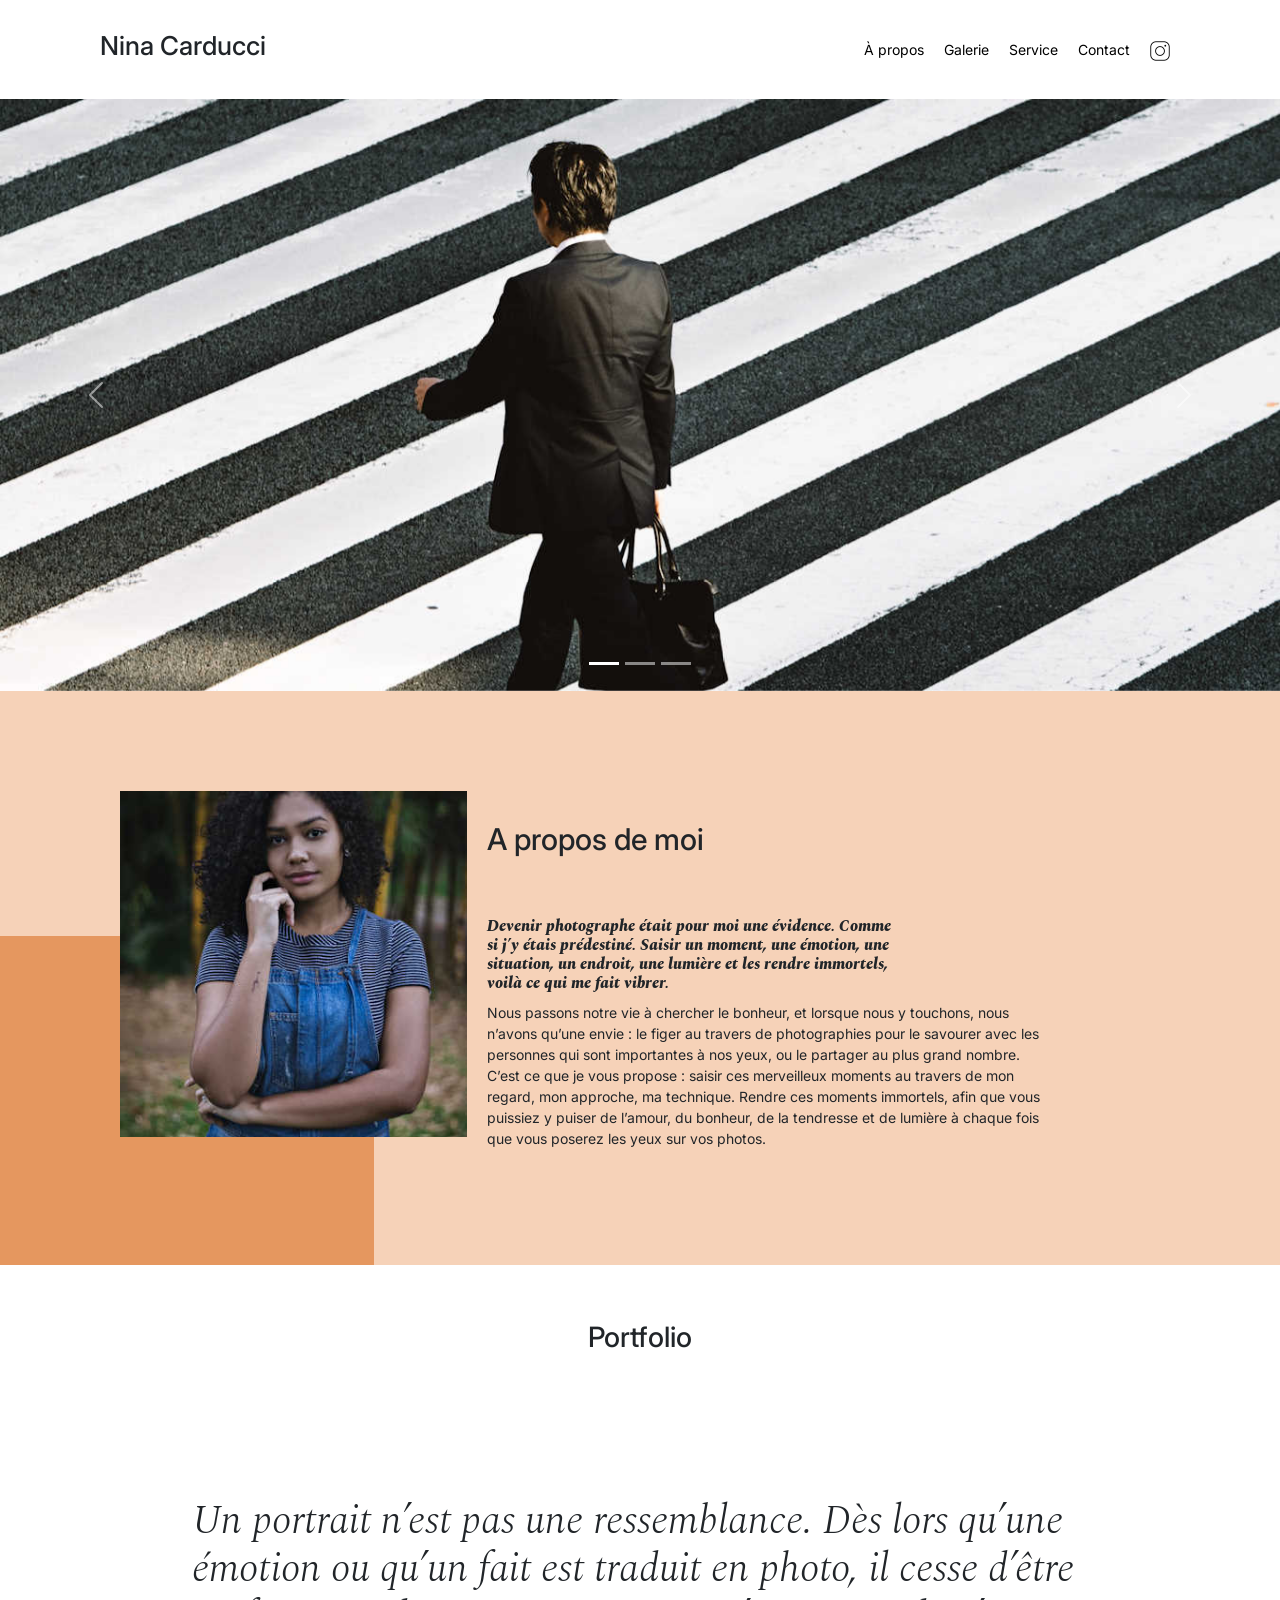
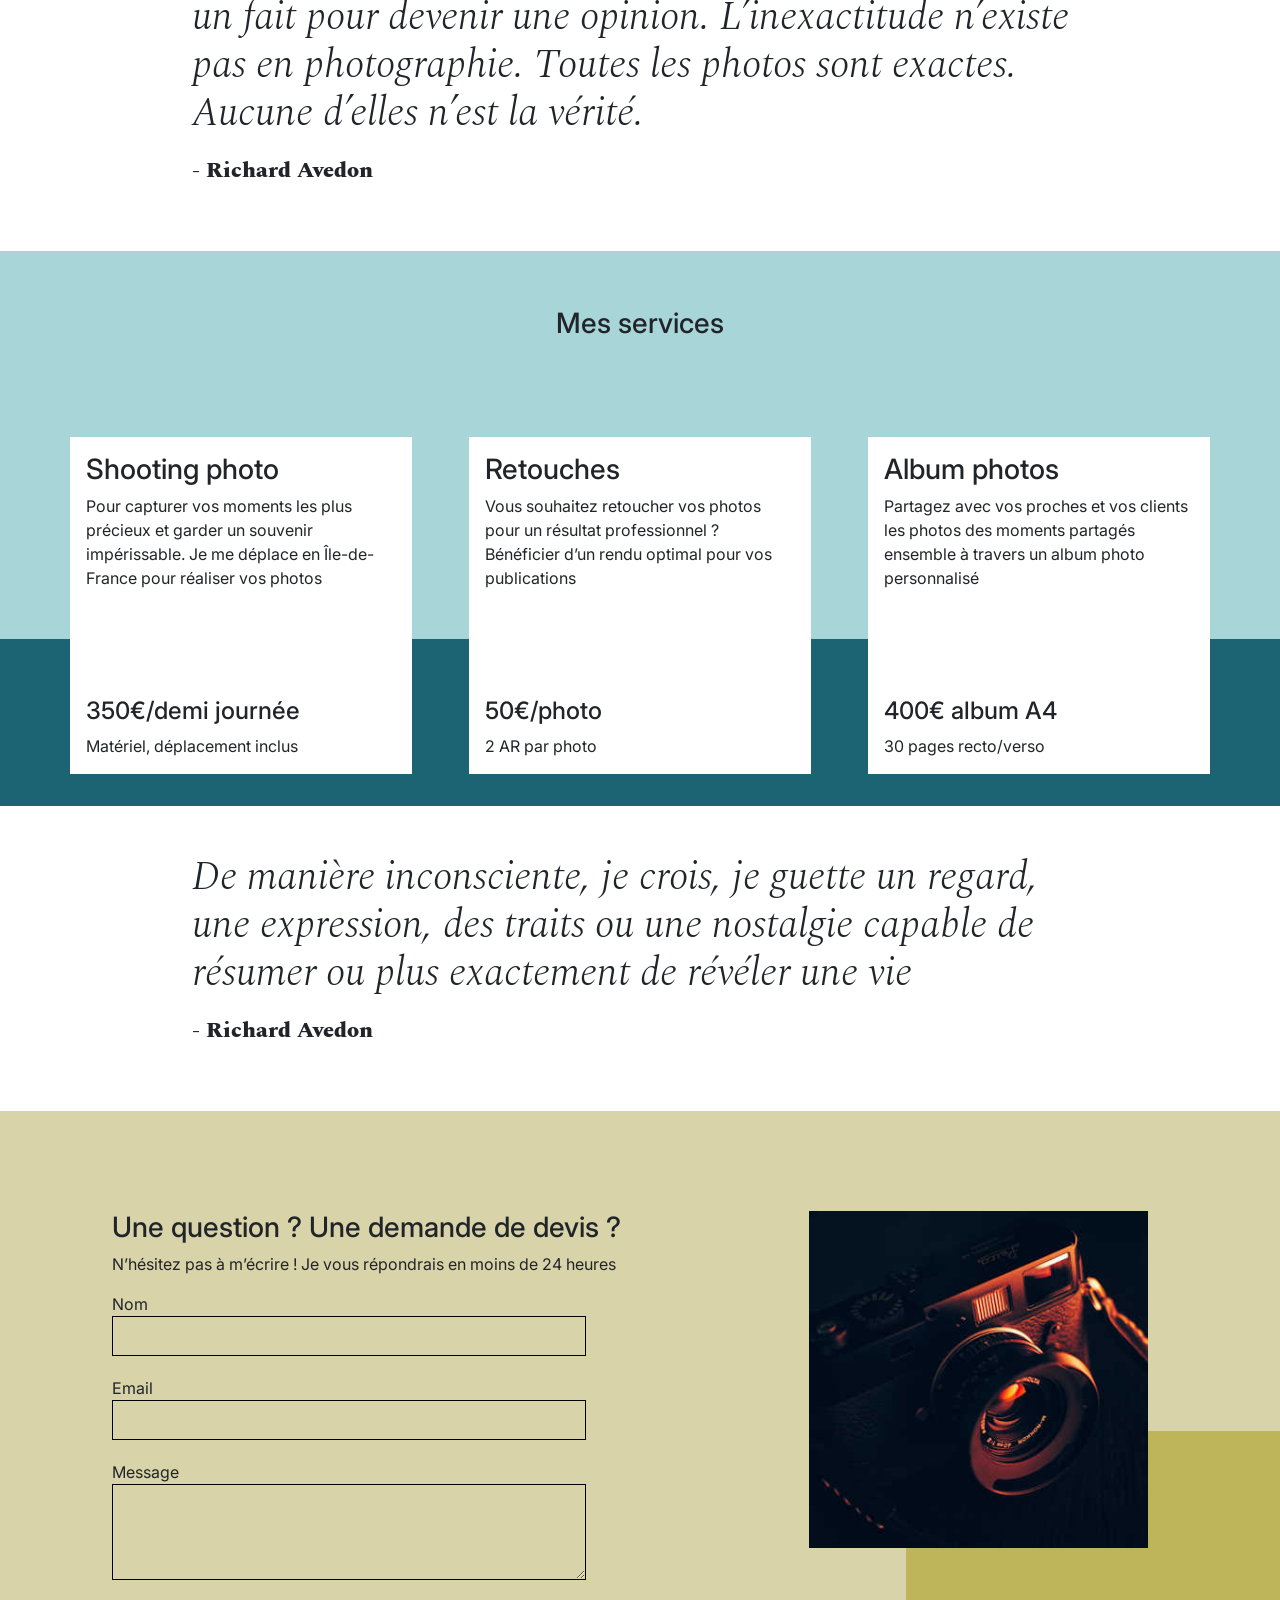
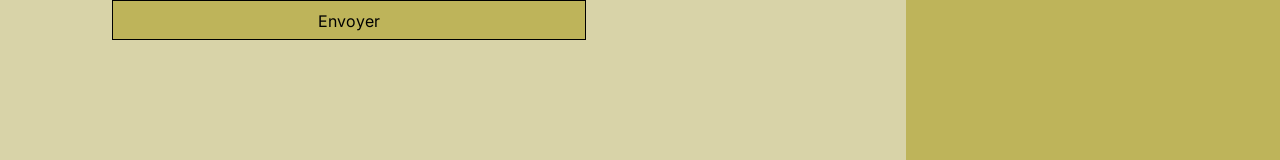
==== Nina-Carducci-Dev-master/index.html @ 6a6c457a "Add files via upload" ====
<!DOCTYPE html>
<html>
  <head>
    <meta charset="UTF-8" />
    <title>Nina Carducci – Photographe professionnelle</title>
    <meta
      name="description"
      content="Nina Carducci, photographe professionnelle à Bordeaux. Portraits, mariages, événements et shootings artistiques. Découvrez son portfolio et ses prestations."
    />
    <meta name="viewport" content="width=device-width, initial-scale=1.0" />
    <link rel="stylesheet" href="./assets/bootstrap/bootstrap.css" />
    <link rel="stylesheet" href="./assets/style.css" />
    <link rel="preconnect" href="https://fonts.googleapis.com" />
    <link rel="preconnect" href="https://fonts.gstatic.com" crossorigin />
    <link
      href="https://fonts.googleapis.com/css2?family=Inter&family=Spectral:ital,wght@0,400;1,300;1,400;1,800&display=swap"
      rel="stylesheet"
    />
    <meta charset="UTF-8" />
    <script src="./assets/bootstrap/bootstrap.bundle.js" defer></script>
    <script
      src="https://code.jquery.com/jquery-3.4.1.min.js"
      integrity="sha256-CSXorXvZcTkaix6Yvo6HppcZGetbYMGWSFlBw8HfCJo="
      crossorigin="anonymous"
      defer
    ></script>
    <script src="./assets/maugallery.js" defer></script>
    <script src="./assets/scripts.js" defer></script>
  </head>
  <body>
    <div class="top-header">
      <h3 class="name">Nina Carducci</h3>
      <div class="nav">
        <ul>
          <li><a href="#about">À propos</a></li>
          <li><a href="#gallery">Galerie</a></li>
          <li><a href="#services">Service</a></li>
          <li><a href="#contact">Contact</a></li>
          <li>
            <a
              class="social-link"
              href="https://www.instagram.com/ninacarducci.photo/?hl=fr"
              target="_blank"
              ><img src="assets/images/instagram.png" alt="Logo instagram"
            /></a>
          </li>
        </ul>
      </div>
    </div>
    <div id="header">
      <div
        id="carouselExampleIndicators"
        class="carousel slide"
        data-bs-ride="carousel"
      >
        <div class="carousel-indicators">
          <button
            type="button"
            data-bs-target="#carouselExampleIndicators"
            data-bs-slide-to="0"
            class="active"
            aria-current="true"
            aria-label="Slide 1"
          ></button>
          <button
            type="button"
            data-bs-target="#carouselExampleIndicators"
            data-bs-slide-to="1"
            aria-label="Slide 2"
          ></button>
          <button
            type="button"
            data-bs-target="#carouselExampleIndicators"
            data-bs-slide-to="2"
            aria-label="Slide 3"
          ></button>
        </div>
        <div class="carousel-inner">
          <div class="carousel-item active">
            <img
              src="./assets/images/slider/ryoji-iwata.jpg"
              class="d-block w-100"
              alt="Photo d'un homme marchant sur un passage piéton"
              fetchpriority="high"
            />
          </div>
          <div class="carousel-item">
            <img
              src="./assets/images/slider/nicholas-green.jpg"
              class="d-block w-100"
              alt="Spectateurs d'un concert de Nicholas Green"
            />
          </div>
          <div class="carousel-item">
            <img
              src="./assets/images/slider/edward-cisneros.jpg"
              class="d-block w-100"
              alt="Couple s’embrassant en tenue de mariés avec le public"
            />
          </div>
        </div>
        <button
          class="carousel-control-prev"
          type="button"
          data-bs-target="#carouselExampleIndicators"
          data-bs-slide="prev"
        >
          <span class="carousel-control-prev-icon" aria-hidden="true"></span>
          <span class="visually-hidden">Previous</span>
        </button>
        <button
          class="carousel-control-next"
          type="button"
          data-bs-target="#carouselExampleIndicators"
          data-bs-slide="next"
        >
          <span class="carousel-control-next-icon" aria-hidden="true"></span>
          <span class="visually-hidden">Next</span>
        </button>
      </div>
    </div>
    <div id="about">
      <div class="picture left">
        <img src="./assets/images/nina.jpg" alt="Photo de Nina" />
      </div>
      <div id="about-me">
        <h3 class="about-me__title">A propos de moi</h3>
        <h6 class="about-me__introduction">
          Devenir photographe était pour moi une évidence. Comme si j’y étais
          prédestiné. Saisir un moment, une émotion, une situation, un endroit,
          une lumière et les rendre immortels, voilà ce qui me fait vibrer.
        </h6>
        <p>
          Nous passons notre vie à chercher le bonheur, et lorsque nous y
          touchons, nous n’avons qu’une envie : le figer au travers de
          photographies pour le savourer avec les personnes qui sont importantes
          à nos yeux, ou le partager au plus grand nombre. C’est ce que je vous
          propose : saisir ces merveilleux moments au travers de mon regard, mon
          approche, ma technique. Rendre ces moments immortels, afin que vous
          puissiez y puiser de l’amour, du bonheur, de la tendresse et de
          lumière à chaque fois que vous poserez les yeux sur vos photos.
        </p>
      </div>
    </div>
    <div id="gallery">
      <h3 class="title">Portfolio</h3>
      <div class="container py-3">
        <div class="gallery" style="display: none">
          <img
            data-gallery-tag="Concert"
            class="gallery-item"
            src="./assets/images/gallery/concerts/aaron-paul.jpg"
            alt="Photo d'un concert d'Aaron Paul"
          />
          <img
            data-gallery-tag="Entreprises"
            class="gallery-item"
            src="./assets/images/gallery/entreprise/ali-morshedlou.jpg"
            alt="Portrait d'Ali Morshedlou"
          />
          <img
            data-gallery-tag="Entreprises"
            class="gallery-item"
            src="./assets/images/gallery/entreprise/jason-goodman.jpg"
            alt="Deux femmes, une souriante"
          />
          <img
            data-gallery-tag="Mariages"
            class="gallery-item"
            src="./assets/images/gallery/mariage/hannah-busing.jpg"
            alt="2 paires de mains se frollant"
          />
          <img
            data-gallery-tag="Portrait"
            class="gallery-item"
            src="./assets/images/gallery/portraits/ade-tunji.jpg"
            alt="Ade tunji fermant les yeux"
          />
          <img
            data-gallery-tag="Mariages"
            class="gallery-item"
            src="./assets/images/gallery/mariage/jakob.owens.jpg"
            alt="Couple mariés devant un palmier"
          />
          <img
            data-gallery-tag="Portrait"
            class="gallery-item"
            src="./assets/images/gallery/portraits/nino-van-prattenburg.jpg"
            alt="Nino Van Prattenburg à travers un grillage"
          />
          <img
            data-gallery-tag="Concert"
            class="gallery-item"
            src="./assets/images/gallery/concerts/austin-neil.jpg"
            alt="Concert d'Austin Neil"
          />
          <img
            data-gallery-tag="Entreprises"
            class="gallery-item"
            src="./assets/images/gallery/entreprise/mateus-campos.jpg"
            alt="femme souriante derrière un laptop"
          />
        </div>
      </div>
      <div class="quote">
        <figure>
          <blockquote>
            <h1 class="quote__text">
              Un portrait n’est pas une ressemblance. Dès lors qu’une émotion ou
              qu’un fait est traduit en photo, il cesse d’être un fait pour
              devenir une opinion. L’inexactitude n’existe pas en photographie.
              Toutes les photos sont exactes. Aucune d’elles n’est la vérité.
            </h1>
          </blockquote>
          <figcaption class="quote__author">- Richard Avedon</figcaption>
        </figure>
      </div>
    </div>
    <div id="services">
      <h3 class="title">Mes services</h3>
      <div class="container">
        <div class="service">
          <div class="service__description">
            <h3>Shooting photo</h3>
            <p>
              Pour capturer vos moments les plus précieux et garder un souvenir
              impérissable. Je me déplace en Île-de-France pour réaliser vos
              photos
            </p>
          </div>
          <div class="service__price">
            <h4>350€/demi journée</h4>
            <span>Matériel, déplacement inclus</span>
          </div>
        </div>
        <div class="service">
          <div class="service__description">
            <h3>Retouches</h3>
            <p>
              Vous souhaitez retoucher vos photos pour un résultat professionnel
              ? Bénéficier d’un rendu optimal pour vos publications
            </p>
          </div>
          <div class="service__price">
            <h4>50€/photo</h4>
            <span>2 AR par photo</span>
          </div>
        </div>
        <div class="service">
          <div class="service__description">
            <h3>Album photos</h3>
            <p>
              Partagez avec vos proches et vos clients les photos des moments
              partagés ensemble à travers un album photo personnalisé
            </p>
          </div>
          <div class="service__price">
            <h4>400€ album A4</h4>
            <span>30 pages recto/verso</span>
          </div>
        </div>
      </div>
    </div>
    <div class="quote">
      <figure>
        <blockquote>
          <h1 class="quote__text">
            De manière inconsciente, je crois, je guette un regard, une
            expression, des traits ou une nostalgie capable de résumer ou plus
            exactement de révéler une vie
          </h1>
        </blockquote>
        <figcaption class="quote__author">- Richard Avedon</figcaption>
      </figure>
    </div>
    <div id="contact">
      <div class="container">
        <div class="form-container">
          <h3>Une question ? Une demande de devis ?</h3>
          <p>
            N’hésitez pas à m’écrire ! Je vous répondrais en moins de 24 heures
          </p>
          <form action="" method="post">
            <label>Nom</label>
            <input type="text" name="nom" id="nom" />
            <label>Email</label>
            <input type="email" name="email" id="email" />
            <label>Message</label>
            <textarea
              name="message"
              id="message"
              cols="30"
              rows="10"
            ></textarea>
            <input type="submit" value="Envoyer" />
          </form>
        </div>
        <div class="picture right">
          <img
            src="./assets/images/camera.jpg"
            alt="photo d'un appareil photo"
          />
        </div>
      </div>
    </div>
  </body>
</html>
---- Nina-Carducci-Dev-master/assets/style.css ----
body {
	max-width: 1920px;
	margin: auto;
}
* {
	font-family: 'Inter';
	font-style: normal;
}
.top-header {
	background-color: white;
	position: sticky;
	top:0;
	z-index: 1000;
	display: flex;
	justify-content: space-between;
	padding-inline: 100px;
	padding-block: 30px;
	align-items: center;
}

.top-header .name {
	font-size: 26px;
}

.nav ul {
	display: flex;
	list-style-type: none;
	font-size: 14px;
	margin-bottom: 0;
}

.nav li {
	padding-inline: 10px;
}

.nav a {
	text-decoration: none;
	color: #000
}

.social-link img {
	width: 20px;
}

#about {
	display: flex;
	background-color: #F6D2B8;
	padding-inline: 100px;
	padding-block: 100px;
	position: relative;
}

.picture.left::before {
	content: ' ';
	background-color: #E5975F;
	width: 374px;
	height: 329px;
	position: absolute;
	bottom: 0;
	left: 0;
	z-index: -1;
}

.picture {
	flex: 1;
	margin: 0 20px;
	z-index: 0;
}

.picture img {
	width: 100%;

}
#about-me {
	flex: 2
}
.about-me__title {
	margin-top: 1em;
	margin-bottom: 60px;
	font-size: 30px;
}
.about-me__introduction {
	font-family: 'Spectral';
	font-weight: 800;
	font-style: italic;
	width: 60%;
}
#about-me p {
	width: 80%;
	font-size: 14px;
}

#gallery {
	/*	min-height: 100vh; */
}
.title{
	text-align: center;
	padding-block: 2em;
}
.gallery .nav {
	justify-content: center;
}
.nav-pills .nav-link.active, .nav-pills .show > .nav-link {
	color: #fff;
	background-color: #BEB45A;
	border-radius:0 ;
}
.nav-pills .nav-link {
	color: #000
}
.item-column {
	position: relative;
	margin-bottom: 0 !important;
	padding: 0;
}
.item-column::after{
	content: "";
	display: block;
	padding-bottom: 100%;

}
.gallery-item {
	position: absolute;
	width: 100%;
	height: 100%;
	object-fit: cover;
	padding: .5em;
}
.mg-prev, .mg-next {
	width: 30px;
	height: 30px;
	border-radius: 00%;
	justify-content: center;
	align-items: center;
	display: flex;
	font-size: 24px;
}

.quote {
	font-family: 'Spectral';
	font-style: italic;
	width: 70%;
	margin: auto;
	padding-block: 3em;
}
.quote__text {
	font-family: Spectral;
	font-style: italic;
	font-weight: 300;

}
.quote__author {
	font-family: Spectral;
	font-weight: 800;
	font-size: 22px;
}

#services {
	margin: auto;
	background-color: #A8D5D8 ;
	position: relative;
}
#services .container::before{
	content: ' ';
	background-color: #1C6474;
	position: absolute;
	width: 100%;
	height: 30%;
	bottom: 0;
	left: 0;
	z-index: 0;
}

#services .container {
	justify-content: space-between;
	display: flex;
	padding : 2em 0;

}

.service {
	background-color: white;
	max-width: 390px;
	width: 30%;
	height: 337px;
	padding: 1em;
	display: flex;
	flex-direction: column;
	justify-content: space-between;
	z-index: 1;
}

#contact {
	margin: auto;
	background-color: #D8D3A8 ;
	position: relative;
	padding-inline: 100px;
	padding-block: 100px;
}

#contact .container {
	display: flex;
}
.picture.right::before {
	content: ' ';
	background-color: #BEB45A;
	width: 374px;
	height: 329px;
	position: absolute;
	bottom: 0;
	right: 0;
	z-index: -1;
}
.form-container {
	flex : 2;

}
form {
	display: flex;
	flex-direction: column;
	width: 70%;
	align-items: flex-start;
}

form input {
	width: 100%;
	background-color: transparent;
	border: solid 1px;
	height: 2.5em;
	margin-bottom: 20px;
}

form textarea {
	width: 100%;
	background-color: transparent;
	border: solid 1px;
	height: 5em;
	line-height: 2.5em;
	font-size: 1.2em;
	margin-bottom: 20px;
}
input[type="submit"] {
	background-color: #BEB45A;
	padding: .5em 1em
}

@media all and (max-width: 1180px) {
	.picture {
		flex : 2;
	}
	#about, #contact .container {
		align-items: center;
	}
	.about-me__title {
		margin-top: 0;
		margin-bottom: 1em;
	}
	#about-me h6, #about-me p {
		width: 100%;
	}
}

@media all and (max-width: 1000px) {
	#about{
		flex-direction: column;

	}
	.picture {
		width: 50%;
	}
	.picture.left::before {
		width: 100%;
		height: 30%;
		position: absolute;
		bottom: auto;
		top: 0;
		left: 0;
		z-index: -1;
	}
	.about-me__title{
		text-align: center;
		margin-top: 1em;
	}
	#services .container {
		flex-direction: column;
	}
	.service {
		width: 100%;
		max-width: 100%;
		height: auto;
		margin: 2em 0
	}
	.service__description{
		margin-bottom: 1em;
	}

	#services .container::before{
		width: 30%;
		height: 100%;
		bottom: 0;
		right: 0;
		left: auto;
		z-index: 0;
	}

	#contact .container {
		flex-direction: column;
	}
	#contact .picture.right {
		margin-top: 1em;
	}
	.picture.right::before {
		width: 100%;
		height: 30%;
		position: absolute;
		bottom: 0;
		right: 0;
		z-index: -1;
	}
}

@media all and (max-width: 650px) {
	.top-header {
		flex-direction: column;
		padding-inline: 0;
	}
	.top-header .nav, .top-header .nav ul {
		width: 100%;
		padding: 0 0 0 0;
	}
	.top-header .nav li {
		flex: 1;
		padding-block: 1em;
		text-align: center;
	}
	.picture.left::before, .picture.right::before {
		height: 150px;
	}
	#services .container {
		align-items: center;
	}
	.service {
		max-width: 90%;
	}
	#about, #contact {
		padding-inline: 2em;
		padding-block: 2em;
	}
	form {
		width: 100%;
	}
	.picture {
		width: 80%;
	}
}
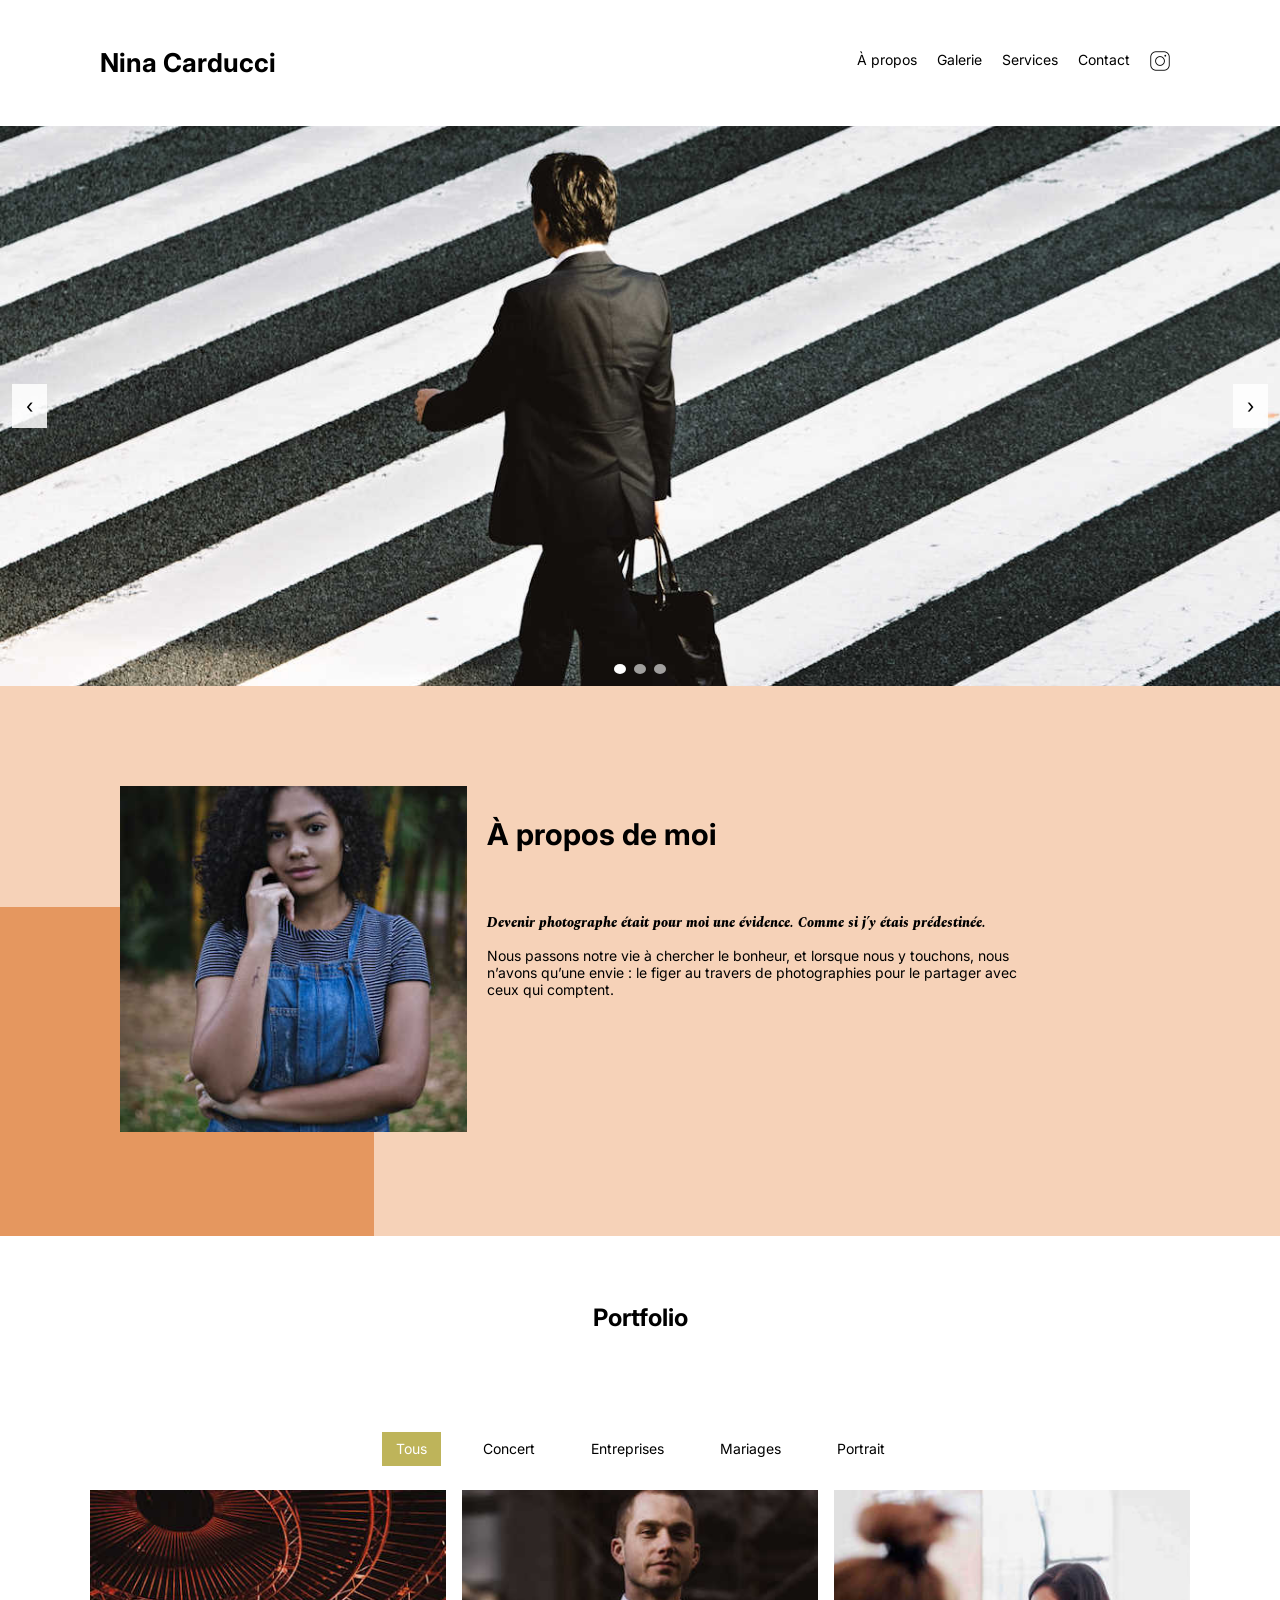
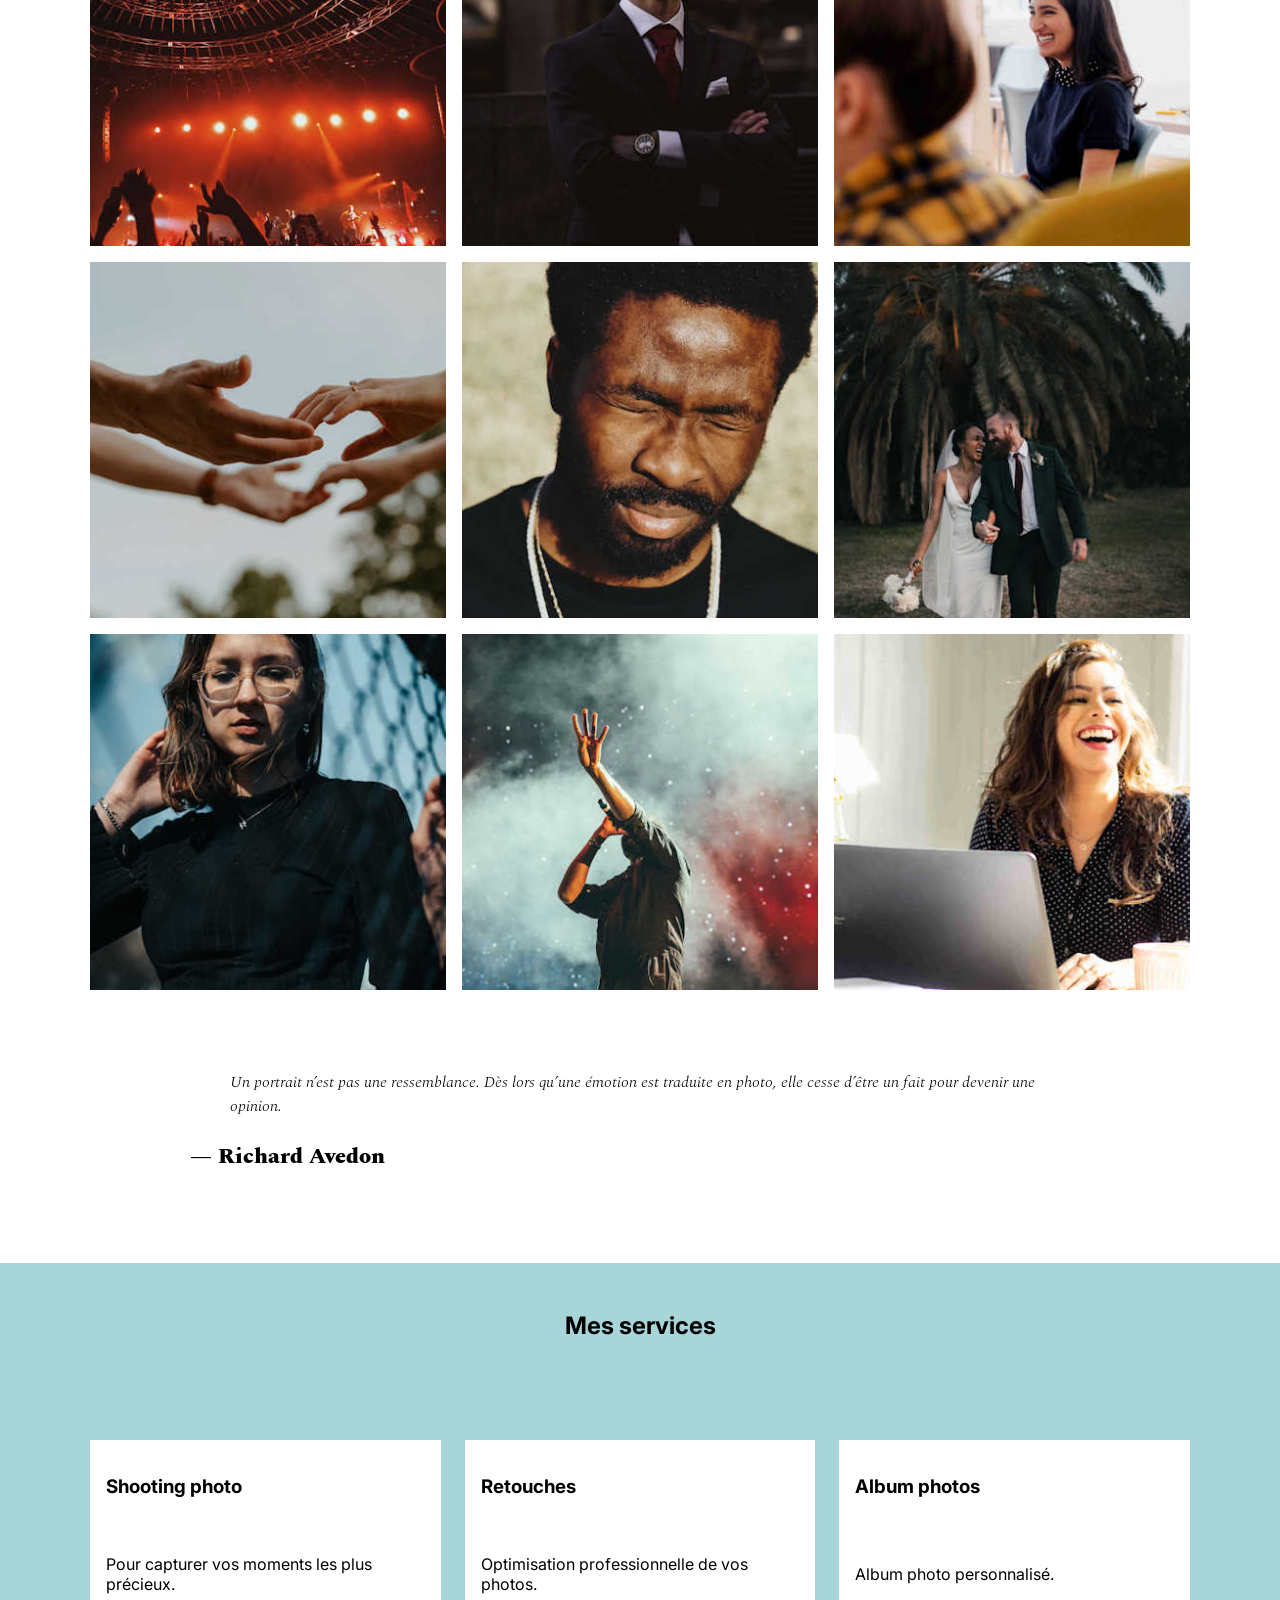
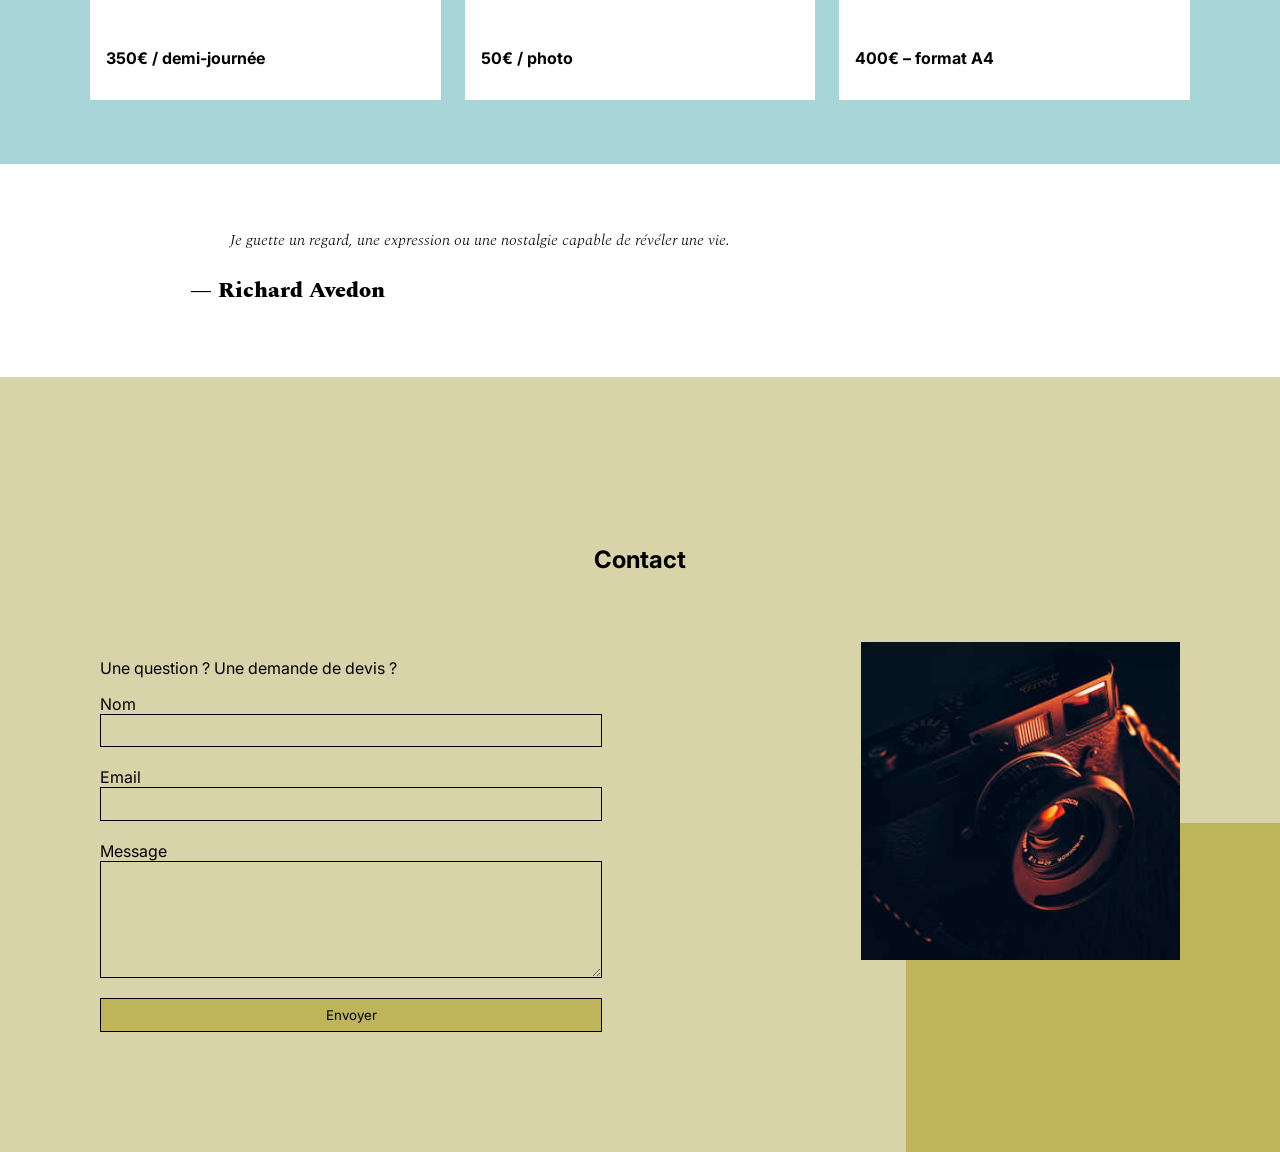
==== commit 230db678: "Refactor frontend: remove jQuery and Bootstrap, implement vanilla JS carousel and gallery, improve S" ====
--- a/Nina-Carducci-Dev-master/index.html
+++ b/Nina-Carducci-Dev-master/index.html
@@ -1,5 +1,5 @@
-<!DOCTYPE html>
-<html>
+<!doctype html>
+<html lang="fr">
   <head>
     <meta charset="UTF-8" />
     <title>Nina Carducci – Photographe professionnelle</title>
@@ -8,299 +8,296 @@
       content="Nina Carducci, photographe professionnelle à Bordeaux. Portraits, mariages, événements et shootings artistiques. Découvrez son portfolio et ses prestations."
     />
     <meta name="viewport" content="width=device-width, initial-scale=1.0" />
-    <link rel="stylesheet" href="./assets/bootstrap/bootstrap.css" />
-    <link rel="stylesheet" href="./assets/style.css" />
+
     <link rel="preconnect" href="https://fonts.googleapis.com" />
     <link rel="preconnect" href="https://fonts.gstatic.com" crossorigin />
     <link
       href="https://fonts.googleapis.com/css2?family=Inter&family=Spectral:ital,wght@0,400;1,300;1,400;1,800&display=swap"
       rel="stylesheet"
     />
-    <meta charset="UTF-8" />
-    <script src="./assets/bootstrap/bootstrap.bundle.js" defer></script>
-    <script
-      src="https://code.jquery.com/jquery-3.4.1.min.js"
-      integrity="sha256-CSXorXvZcTkaix6Yvo6HppcZGetbYMGWSFlBw8HfCJo="
-      crossorigin="anonymous"
-      defer
-    ></script>
-    <script src="./assets/maugallery.js" defer></script>
+
+    <link rel="stylesheet" href="./assets/style.css" />
     <script src="./assets/scripts.js" defer></script>
   </head>
+
   <body>
-    <div class="top-header">
-      <h3 class="name">Nina Carducci</h3>
-      <div class="nav">
+    <!-- HEADER -->
+    <header class="top-header">
+      <h1 class="name">Nina Carducci</h1>
+
+      <nav class="nav" aria-label="Navigation principale">
         <ul>
           <li><a href="#about">À propos</a></li>
           <li><a href="#gallery">Galerie</a></li>
-          <li><a href="#services">Service</a></li>
+          <li><a href="#services">Services</a></li>
           <li><a href="#contact">Contact</a></li>
           <li>
             <a
               class="social-link"
               href="https://www.instagram.com/ninacarducci.photo/?hl=fr"
               target="_blank"
-              ><img src="assets/images/instagram.png" alt="Logo instagram"
-            /></a>
+              rel="noopener noreferrer"
+              aria-label="Instagram Nina Carducci (nouvelle fenêtre)"
+            >
+              <img src="assets/images/instagram.png" alt="Logo Instagram" />
+            </a>
           </li>
         </ul>
-      </div>
-    </div>
-    <div id="header">
-      <div
-        id="carouselExampleIndicators"
-        class="carousel slide"
-        data-bs-ride="carousel"
-      >
-        <div class="carousel-indicators">
+      </nav>
+    </header>
+
+    <!-- CAROUSEL -->
+    <section id="header" aria-label="Photos en vedette">
+      <div class="carousel" id="carousel">
+        <img
+          id="carousel-image"
+          src="./assets/images/slider/ryoji-iwata.jpg"
+          alt="Photo d'un homme marchant sur un passage piéton"
+          fetchpriority="high"
+        />
+
+        <button
+          class="carousel-btn prev"
+          type="button"
+          aria-label="Photo précédente"
+        >
+          ‹
+        </button>
+        <button
+          class="carousel-btn next"
+          type="button"
+          aria-label="Photo suivante"
+        >
+          ›
+        </button>
+
+        <div class="carousel-dots" aria-label="Choisir une photo">
           <button
+            class="dot active"
             type="button"
-            data-bs-target="#carouselExampleIndicators"
-            data-bs-slide-to="0"
-            class="active"
-            aria-current="true"
-            aria-label="Slide 1"
+            data-index="0"
+            aria-label="Photo 1"
           ></button>
           <button
+            class="dot"
             type="button"
-            data-bs-target="#carouselExampleIndicators"
-            data-bs-slide-to="1"
-            aria-label="Slide 2"
+            data-index="1"
+            aria-label="Photo 2"
           ></button>
           <button
+            class="dot"
             type="button"
-            data-bs-target="#carouselExampleIndicators"
-            data-bs-slide-to="2"
-            aria-label="Slide 3"
+            data-index="2"
+            aria-label="Photo 3"
           ></button>
         </div>
-        <div class="carousel-inner">
-          <div class="carousel-item active">
-            <img
-              src="./assets/images/slider/ryoji-iwata.jpg"
-              class="d-block w-100"
-              alt="Photo d'un homme marchant sur un passage piéton"
-              fetchpriority="high"
+      </div>
+    </section>
+
+    <main>
+      <!-- ABOUT -->
+      <section id="about">
+        <div class="picture left">
+          <img
+            src="./assets/images/nina.jpg"
+            alt="Photo de Nina Carducci"
+            loading="lazy"
+          />
+        </div>
+
+        <div id="about-me">
+          <h2 class="about-me__title">À propos de moi</h2>
+
+          <p class="about-me__introduction">
+            Devenir photographe était pour moi une évidence. Comme si j’y étais
+            prédestinée.
+          </p>
+
+          <p>
+            Nous passons notre vie à chercher le bonheur, et lorsque nous y
+            touchons, nous n’avons qu’une envie : le figer au travers de
+            photographies pour le partager avec ceux qui comptent.
+          </p>
+        </div>
+      </section>
+
+      <!-- GALLERY -->
+      <section id="gallery">
+        <h2 class="title">Portfolio</h2>
+
+        <div class="container py-3">
+          <div class="gallery is-hidden" aria-label="Galerie photos">
+            <img
+              data-gallery-tag="Concert"
+              class="gallery-item"
+              src="./assets/images/gallery/concerts/aaron-paul.jpg"
+              alt="Concert d'Aaron Paul"
+              loading="lazy"
+            />
+
+            <img
+              data-gallery-tag="Entreprises"
+              class="gallery-item"
+              src="./assets/images/gallery/entreprise/ali-morshedlou.jpg"
+              alt="Portrait d'Ali Morshedlou"
+              loading="lazy"
+            />
+
+            <img
+              data-gallery-tag="Entreprises"
+              class="gallery-item"
+              src="./assets/images/gallery/entreprise/jason-goodman.jpg"
+              alt="Deux femmes souriantes en milieu professionnel"
+              loading="lazy"
+            />
+
+            <img
+              data-gallery-tag="Mariages"
+              class="gallery-item"
+              src="./assets/images/gallery/mariage/hannah-busing.jpg"
+              alt="Deux mains se frôlant lors d’un mariage"
+              loading="lazy"
+            />
+
+            <img
+              data-gallery-tag="Portrait"
+              class="gallery-item"
+              src="./assets/images/gallery/portraits/ade-tunji.jpg"
+              alt="Portrait d’Ade Tunji les yeux fermés"
+              loading="lazy"
+            />
+
+            <img
+              data-gallery-tag="Mariages"
+              class="gallery-item"
+              src="./assets/images/gallery/mariage/jakob.owens.jpg"
+              alt="Couple de mariés devant un palmier"
+              loading="lazy"
+            />
+
+            <img
+              data-gallery-tag="Portrait"
+              class="gallery-item"
+              src="./assets/images/gallery/portraits/nino-van-prattenburg.jpg"
+              alt="Portrait de Nino Van Prattenburg derrière un grillage"
+              loading="lazy"
+            />
+
+            <img
+              data-gallery-tag="Concert"
+              class="gallery-item"
+              src="./assets/images/gallery/concerts/austin-neil.jpg"
+              alt="Concert d’Austin Neil"
+              loading="lazy"
+            />
+
+            <img
+              data-gallery-tag="Entreprises"
+              class="gallery-item"
+              src="./assets/images/gallery/entreprise/mateus-campos.jpg"
+              alt="Femme souriante travaillant sur un ordinateur portable"
+              loading="lazy"
             />
           </div>
-          <div class="carousel-item">
-            <img
-              src="./assets/images/slider/nicholas-green.jpg"
-              class="d-block w-100"
-              alt="Spectateurs d'un concert de Nicholas Green"
-            />
+        </div>
+
+        <div class="quote">
+          <blockquote>
+            <p class="quote__text">
+              Un portrait n’est pas une ressemblance. Dès lors qu’une émotion
+              est traduite en photo, elle cesse d’être un fait pour devenir une
+              opinion.
+            </p>
+          </blockquote>
+          <p class="quote__author">— Richard Avedon</p>
+        </div>
+      </section>
+
+      <!-- SERVICES -->
+      <section id="services">
+        <h2 class="title">Mes services</h2>
+
+        <div class="container services-grid">
+          <article class="service">
+            <h3>Shooting photo</h3>
+            <p>Pour capturer vos moments les plus précieux.</p>
+            <p><strong>350€ / demi-journée</strong></p>
+          </article>
+
+          <article class="service">
+            <h3>Retouches</h3>
+            <p>Optimisation professionnelle de vos photos.</p>
+            <p><strong>50€ / photo</strong></p>
+          </article>
+
+          <article class="service">
+            <h3>Album photos</h3>
+            <p>Album photo personnalisé.</p>
+            <p><strong>400€ – format A4</strong></p>
+          </article>
+        </div>
+      </section>
+
+      <div class="quote">
+        <blockquote>
+          <p class="quote__text">
+            Je guette un regard, une expression ou une nostalgie capable de
+            révéler une vie.
+          </p>
+        </blockquote>
+        <p class="quote__author">— Richard Avedon</p>
+      </div>
+
+      <!-- CONTACT -->
+      <section id="contact">
+        <h2 class="title">Contact</h2>
+
+        <div class="container contact-grid">
+          <div class="form-container">
+            <p>Une question ? Une demande de devis ?</p>
+
+            <form>
+              <label for="nom">Nom</label>
+              <input type="text" id="nom" />
+
+              <label for="email">Email</label>
+              <input type="email" id="email" />
+
+              <label for="message">Message</label>
+              <textarea id="message"></textarea>
+
+              <input type="submit" value="Envoyer" />
+            </form>
           </div>
-          <div class="carousel-item">
-            <img
-              src="./assets/images/slider/edward-cisneros.jpg"
-              class="d-block w-100"
-              alt="Couple s’embrassant en tenue de mariés avec le public"
+
+          <div class="picture right">
+            <img
+              src="./assets/images/camera.jpg"
+              alt="Appareil photo"
+              loading="lazy"
             />
           </div>
         </div>
+      </section>
+    </main>
+
+    <!-- LIGHTBOX -->
+    <div id="lightbox" class="lightbox" aria-hidden="true">
+      <div class="lightbox-content" role="dialog" aria-modal="true">
+        <button class="lightbox-close" type="button" aria-label="Fermer">
+          ×
+        </button>
         <button
-          class="carousel-control-prev"
+          class="lightbox-prev"
           type="button"
-          data-bs-target="#carouselExampleIndicators"
-          data-bs-slide="prev"
+          aria-label="Photo précédente"
         >
-          <span class="carousel-control-prev-icon" aria-hidden="true"></span>
-          <span class="visually-hidden">Previous</span>
-        </button>
-        <button
-          class="carousel-control-next"
-          type="button"
-          data-bs-target="#carouselExampleIndicators"
-          data-bs-slide="next"
-        >
-          <span class="carousel-control-next-icon" aria-hidden="true"></span>
-          <span class="visually-hidden">Next</span>
-        </button>
-      </div>
-    </div>
-    <div id="about">
-      <div class="picture left">
-        <img src="./assets/images/nina.jpg" alt="Photo de Nina" />
-      </div>
-      <div id="about-me">
-        <h3 class="about-me__title">A propos de moi</h3>
-        <h6 class="about-me__introduction">
-          Devenir photographe était pour moi une évidence. Comme si j’y étais
-          prédestiné. Saisir un moment, une émotion, une situation, un endroit,
-          une lumière et les rendre immortels, voilà ce qui me fait vibrer.
-        </h6>
-        <p>
-          Nous passons notre vie à chercher le bonheur, et lorsque nous y
-          touchons, nous n’avons qu’une envie : le figer au travers de
-          photographies pour le savourer avec les personnes qui sont importantes
-          à nos yeux, ou le partager au plus grand nombre. C’est ce que je vous
-          propose : saisir ces merveilleux moments au travers de mon regard, mon
-          approche, ma technique. Rendre ces moments immortels, afin que vous
-          puissiez y puiser de l’amour, du bonheur, de la tendresse et de
-          lumière à chaque fois que vous poserez les yeux sur vos photos.
-        </p>
-      </div>
-    </div>
-    <div id="gallery">
-      <h3 class="title">Portfolio</h3>
-      <div class="container py-3">
-        <div class="gallery" style="display: none">
-          <img
-            data-gallery-tag="Concert"
-            class="gallery-item"
-            src="./assets/images/gallery/concerts/aaron-paul.jpg"
-            alt="Photo d'un concert d'Aaron Paul"
-          />
-          <img
-            data-gallery-tag="Entreprises"
-            class="gallery-item"
-            src="./assets/images/gallery/entreprise/ali-morshedlou.jpg"
-            alt="Portrait d'Ali Morshedlou"
-          />
-          <img
-            data-gallery-tag="Entreprises"
-            class="gallery-item"
-            src="./assets/images/gallery/entreprise/jason-goodman.jpg"
-            alt="Deux femmes, une souriante"
-          />
-          <img
-            data-gallery-tag="Mariages"
-            class="gallery-item"
-            src="./assets/images/gallery/mariage/hannah-busing.jpg"
-            alt="2 paires de mains se frollant"
-          />
-          <img
-            data-gallery-tag="Portrait"
-            class="gallery-item"
-            src="./assets/images/gallery/portraits/ade-tunji.jpg"
-            alt="Ade tunji fermant les yeux"
-          />
-          <img
-            data-gallery-tag="Mariages"
-            class="gallery-item"
-            src="./assets/images/gallery/mariage/jakob.owens.jpg"
-            alt="Couple mariés devant un palmier"
-          />
-          <img
-            data-gallery-tag="Portrait"
-            class="gallery-item"
-            src="./assets/images/gallery/portraits/nino-van-prattenburg.jpg"
-            alt="Nino Van Prattenburg à travers un grillage"
-          />
-          <img
-            data-gallery-tag="Concert"
-            class="gallery-item"
-            src="./assets/images/gallery/concerts/austin-neil.jpg"
-            alt="Concert d'Austin Neil"
-          />
-          <img
-            data-gallery-tag="Entreprises"
-            class="gallery-item"
-            src="./assets/images/gallery/entreprise/mateus-campos.jpg"
-            alt="femme souriante derrière un laptop"
-          />
-        </div>
-      </div>
-      <div class="quote">
-        <figure>
-          <blockquote>
-            <h1 class="quote__text">
-              Un portrait n’est pas une ressemblance. Dès lors qu’une émotion ou
-              qu’un fait est traduit en photo, il cesse d’être un fait pour
-              devenir une opinion. L’inexactitude n’existe pas en photographie.
-              Toutes les photos sont exactes. Aucune d’elles n’est la vérité.
-            </h1>
-          </blockquote>
-          <figcaption class="quote__author">- Richard Avedon</figcaption>
-        </figure>
-      </div>
-    </div>
-    <div id="services">
-      <h3 class="title">Mes services</h3>
-      <div class="container">
-        <div class="service">
-          <div class="service__description">
-            <h3>Shooting photo</h3>
-            <p>
-              Pour capturer vos moments les plus précieux et garder un souvenir
-              impérissable. Je me déplace en Île-de-France pour réaliser vos
-              photos
-            </p>
-          </div>
-          <div class="service__price">
-            <h4>350€/demi journée</h4>
-            <span>Matériel, déplacement inclus</span>
-          </div>
-        </div>
-        <div class="service">
-          <div class="service__description">
-            <h3>Retouches</h3>
-            <p>
-              Vous souhaitez retoucher vos photos pour un résultat professionnel
-              ? Bénéficier d’un rendu optimal pour vos publications
-            </p>
-          </div>
-          <div class="service__price">
-            <h4>50€/photo</h4>
-            <span>2 AR par photo</span>
-          </div>
-        </div>
-        <div class="service">
-          <div class="service__description">
-            <h3>Album photos</h3>
-            <p>
-              Partagez avec vos proches et vos clients les photos des moments
-              partagés ensemble à travers un album photo personnalisé
-            </p>
-          </div>
-          <div class="service__price">
-            <h4>400€ album A4</h4>
-            <span>30 pages recto/verso</span>
-          </div>
-        </div>
-      </div>
-    </div>
-    <div class="quote">
-      <figure>
-        <blockquote>
-          <h1 class="quote__text">
-            De manière inconsciente, je crois, je guette un regard, une
-            expression, des traits ou une nostalgie capable de résumer ou plus
-            exactement de révéler une vie
-          </h1>
-        </blockquote>
-        <figcaption class="quote__author">- Richard Avedon</figcaption>
-      </figure>
-    </div>
-    <div id="contact">
-      <div class="container">
-        <div class="form-container">
-          <h3>Une question ? Une demande de devis ?</h3>
-          <p>
-            N’hésitez pas à m’écrire ! Je vous répondrais en moins de 24 heures
-          </p>
-          <form action="" method="post">
-            <label>Nom</label>
-            <input type="text" name="nom" id="nom" />
-            <label>Email</label>
-            <input type="email" name="email" id="email" />
-            <label>Message</label>
-            <textarea
-              name="message"
-              id="message"
-              cols="30"
-              rows="10"
-            ></textarea>
-            <input type="submit" value="Envoyer" />
-          </form>
-        </div>
-        <div class="picture right">
-          <img
-            src="./assets/images/camera.jpg"
-            alt="photo d'un appareil photo"
-          />
-        </div>
+          ‹
+        </button>
+        <img class="lightbox-image" alt="Photo agrandie" />
+        <button class="lightbox-next" type="button" aria-label="Photo suivante">
+          ›
+        </button>
       </div>
     </div>
   </body>
--- a/Nina-Carducci-Dev-master/assets/style.css
+++ b/Nina-Carducci-Dev-master/assets/style.css
@@ -1,356 +1,415 @@
 body {
-	max-width: 1920px;
-	margin: auto;
+  max-width: 1920px;
+  margin: auto;
 }
 * {
-	font-family: 'Inter';
-	font-style: normal;
-}
+  font-family: "Inter";
+  font-style: normal;
+  box-sizing: border-box;
+}
+
+/* Helpers */
+.container {
+  width: min(1100px, 92vw);
+  margin: 0 auto;
+}
+.py-3 {
+  padding: 1rem 0;
+}
+.is-hidden {
+  display: none;
+}
+
+/* Header */
 .top-header {
-	background-color: white;
-	position: sticky;
-	top:0;
-	z-index: 1000;
-	display: flex;
-	justify-content: space-between;
-	padding-inline: 100px;
-	padding-block: 30px;
-	align-items: center;
-}
-
+  background-color: white;
+  position: sticky;
+  top: 0;
+  z-index: 1000;
+  display: flex;
+  justify-content: space-between;
+  padding-inline: 100px;
+  padding-block: 30px;
+  align-items: center;
+}
 .top-header .name {
-	font-size: 26px;
-}
-
+  font-size: 26px;
+}
 .nav ul {
-	display: flex;
-	list-style-type: none;
-	font-size: 14px;
-	margin-bottom: 0;
-}
-
+  display: flex;
+  list-style-type: none;
+  font-size: 14px;
+  margin: 0;
+  padding: 0;
+}
 .nav li {
-	padding-inline: 10px;
-}
-
+  padding-inline: 10px;
+}
 .nav a {
-	text-decoration: none;
-	color: #000
-}
-
+  text-decoration: none;
+  color: #000;
+}
 .social-link img {
-	width: 20px;
-}
-
+  width: 20px;
+}
+
+/* Carousel simple */
+.carousel {
+  position: relative;
+}
+.carousel img {
+  width: 100%;
+  height: min(70vh, 560px);
+  object-fit: cover;
+  display: block;
+}
+.carousel-btn {
+  position: absolute;
+  top: 50%;
+  transform: translateY(-50%);
+  border: none;
+  background: rgba(255, 255, 255, 0.85);
+  cursor: pointer;
+  padding: 10px 14px;
+  font-size: 20px;
+}
+.carousel-btn.prev {
+  left: 12px;
+}
+.carousel-btn.next {
+  right: 12px;
+}
+
+.carousel-dots {
+  position: absolute;
+  bottom: 12px;
+  left: 50%;
+  transform: translateX(-50%);
+  display: flex;
+  gap: 8px;
+}
+.dot {
+  width: 10px;
+  height: 10px;
+  border-radius: 50%;
+  border: none;
+  cursor: pointer;
+  background: rgba(255, 255, 255, 0.6);
+}
+.dot.active {
+  background: rgba(255, 255, 255, 1);
+}
+
+/* About */
 #about {
-	display: flex;
-	background-color: #F6D2B8;
-	padding-inline: 100px;
-	padding-block: 100px;
-	position: relative;
-}
-
+  display: flex;
+  background-color: #f6d2b8;
+  padding-inline: 100px;
+  padding-block: 100px;
+  position: relative;
+}
 .picture.left::before {
-	content: ' ';
-	background-color: #E5975F;
-	width: 374px;
-	height: 329px;
-	position: absolute;
-	bottom: 0;
-	left: 0;
-	z-index: -1;
-}
-
+  content: " ";
+  background-color: #e5975f;
+  width: 374px;
+  height: 329px;
+  position: absolute;
+  bottom: 0;
+  left: 0;
+  z-index: -1;
+}
 .picture {
-	flex: 1;
-	margin: 0 20px;
-	z-index: 0;
-}
-
+  flex: 1;
+  margin: 0 20px;
+  z-index: 0;
+}
 .picture img {
-	width: 100%;
-
-}
+  width: 100%;
+}
+
 #about-me {
-	flex: 2
+  flex: 2;
 }
 .about-me__title {
-	margin-top: 1em;
-	margin-bottom: 60px;
-	font-size: 30px;
+  margin-top: 1em;
+  margin-bottom: 60px;
+  font-size: 30px;
 }
 .about-me__introduction {
-	font-family: 'Spectral';
-	font-weight: 800;
-	font-style: italic;
-	width: 60%;
+  font-family: "Spectral";
+  font-weight: 800;
+  font-style: italic;
+  width: 60%;
 }
 #about-me p {
-	width: 80%;
-	font-size: 14px;
-}
-
-#gallery {
-	/*	min-height: 100vh; */
-}
-.title{
-	text-align: center;
-	padding-block: 2em;
-}
-.gallery .nav {
-	justify-content: center;
-}
-.nav-pills .nav-link.active, .nav-pills .show > .nav-link {
-	color: #fff;
-	background-color: #BEB45A;
-	border-radius:0 ;
-}
-.nav-pills .nav-link {
-	color: #000
+  width: 80%;
+  font-size: 14px;
+}
+
+/* Gallery */
+.title {
+  text-align: center;
+  padding-block: 2em;
+}
+
+/* ===== TAGS ===== */
+.tags-bar {
+  display: flex;
+  justify-content: center;
+  align-items: center;
+  gap: 28px;
+  margin: 16px 0 24px;
+  padding: 0;
+  list-style: none;
+}
+
+.tags-bar .nav-link {
+  border: none;
+  background: transparent;
+  padding: 10px 14px;
+  cursor: pointer;
+  user-select: none;
+  font-size: 14px;
+  line-height: 1;
+  color: #000;
+}
+
+.tags-bar .nav-link.active-tag {
+  background: #beb45a;
+  color: #fff;
+}
+
+.tags-bar .nav-link:focus-visible {
+  outline: 2px solid #000;
+  outline-offset: 2px;
+}
+/* Grid responsive */
+.gallery-items-row {
+  display: grid;
+  grid-template-columns: repeat(3, 1fr);
+  gap: 16px;
 }
 .item-column {
-	position: relative;
-	margin-bottom: 0 !important;
-	padding: 0;
-}
-.item-column::after{
-	content: "";
-	display: block;
-	padding-bottom: 100%;
-
+  position: relative;
+}
+.item-column::after {
+  content: "";
+  display: block;
+  padding-bottom: 100%;
 }
 .gallery-item {
-	position: absolute;
-	width: 100%;
-	height: 100%;
-	object-fit: cover;
-	padding: .5em;
-}
-.mg-prev, .mg-next {
-	width: 30px;
-	height: 30px;
-	border-radius: 00%;
-	justify-content: center;
-	align-items: center;
-	display: flex;
-	font-size: 24px;
-}
-
+  position: absolute;
+  inset: 0;
+  width: 100%;
+  height: 100%;
+  object-fit: cover;
+}
+
+/* Quote */
 .quote {
-	font-family: 'Spectral';
-	font-style: italic;
-	width: 70%;
-	margin: auto;
-	padding-block: 3em;
+  font-family: "Spectral";
+  font-style: italic;
+  width: min(900px, 92vw);
+  margin: auto;
+  padding-block: 3em;
 }
 .quote__text {
-	font-family: Spectral;
-	font-style: italic;
-	font-weight: 300;
-
+  font-family: Spectral;
+  font-style: italic;
+  font-weight: 300;
 }
 .quote__author {
-	font-family: Spectral;
-	font-weight: 800;
-	font-size: 22px;
-}
-
+  font-family: Spectral;
+  font-weight: 800;
+  font-size: 22px;
+}
+
+/* Services */
 #services {
-	margin: auto;
-	background-color: #A8D5D8 ;
-	position: relative;
-}
-#services .container::before{
-	content: ' ';
-	background-color: #1C6474;
-	position: absolute;
-	width: 100%;
-	height: 30%;
-	bottom: 0;
-	left: 0;
-	z-index: 0;
-}
-
-#services .container {
-	justify-content: space-between;
-	display: flex;
-	padding : 2em 0;
-
-}
-
+  margin: auto;
+  background-color: #a8d5d8;
+  position: relative;
+  padding-bottom: 2em;
+}
+.services-grid {
+  display: grid;
+  gap: 24px;
+  grid-template-columns: repeat(3, 1fr);
+  padding: 2em 0;
+}
 .service {
-	background-color: white;
-	max-width: 390px;
-	width: 30%;
-	height: 337px;
-	padding: 1em;
-	display: flex;
-	flex-direction: column;
-	justify-content: space-between;
-	z-index: 1;
-}
-
+  background-color: white;
+  padding: 1em;
+  display: flex;
+  flex-direction: column;
+  justify-content: space-between;
+  min-height: 260px;
+}
+
+/* Contact */
 #contact {
-	margin: auto;
-	background-color: #D8D3A8 ;
-	position: relative;
-	padding-inline: 100px;
-	padding-block: 100px;
-}
-
-#contact .container {
-	display: flex;
+  margin: auto;
+  background-color: #d8d3a8;
+  position: relative;
+  padding-inline: 100px;
+  padding-block: 100px;
+}
+.contact-grid {
+  display: grid;
+  grid-template-columns: 2fr 1fr;
+  gap: 24px;
+  align-items: start;
 }
 .picture.right::before {
-	content: ' ';
-	background-color: #BEB45A;
-	width: 374px;
-	height: 329px;
-	position: absolute;
-	bottom: 0;
-	right: 0;
-	z-index: -1;
-}
-.form-container {
-	flex : 2;
-
-}
+  content: " ";
+  background-color: #beb45a;
+  width: 374px;
+  height: 329px;
+  position: absolute;
+  bottom: 0;
+  right: 0;
+  z-index: -1;
+}
+
 form {
-	display: flex;
-	flex-direction: column;
-	width: 70%;
-	align-items: flex-start;
-}
-
+  display: flex;
+  flex-direction: column;
+  width: 70%;
+  align-items: flex-start;
+}
+form input,
+form textarea {
+  width: 100%;
+  background-color: transparent;
+  border: solid 1px;
+  margin-bottom: 20px;
+}
 form input {
-	width: 100%;
-	background-color: transparent;
-	border: solid 1px;
-	height: 2.5em;
-	margin-bottom: 20px;
-}
-
+  height: 2.5em;
+}
 form textarea {
-	width: 100%;
-	background-color: transparent;
-	border: solid 1px;
-	height: 5em;
-	line-height: 2.5em;
-	font-size: 1.2em;
-	margin-bottom: 20px;
+  height: 7em;
+  line-height: 1.4;
+  font-size: 1.05em;
 }
 input[type="submit"] {
-	background-color: #BEB45A;
-	padding: .5em 1em
-}
-
+  background-color: #beb45a;
+  padding: 0.5em 1em;
+  cursor: pointer;
+}
+
+/* Lightbox */
+.lightbox {
+  position: fixed;
+  inset: 0;
+  display: none;
+  align-items: center;
+  justify-content: center;
+  background: rgba(0, 0, 0, 0.75);
+  z-index: 9999;
+  padding: 16px;
+}
+.lightbox.open {
+  display: flex;
+}
+
+.lightbox-content {
+  position: relative;
+  background: #fff;
+  border-radius: 8px;
+  padding: 12px;
+  width: min(900px, 94vw);
+  display: flex;
+  align-items: center;
+  justify-content: center;
+}
+.lightbox-image {
+  max-width: 100%;
+  max-height: 80vh;
+  display: block;
+}
+.lightbox-close {
+  position: absolute;
+  top: 6px;
+  right: 10px;
+  border: none;
+  background: transparent;
+  font-size: 28px;
+  cursor: pointer;
+}
+.lightbox-prev,
+.lightbox-next {
+  position: absolute;
+  top: 50%;
+  transform: translateY(-50%);
+  border: none;
+  background: rgba(255, 255, 255, 0.9);
+  cursor: pointer;
+  padding: 10px 14px;
+  font-size: 22px;
+}
+.lightbox-prev {
+  left: 10px;
+}
+.lightbox-next {
+  right: 10px;
+}
+
+/* Responsive */
 @media all and (max-width: 1180px) {
-	.picture {
-		flex : 2;
-	}
-	#about, #contact .container {
-		align-items: center;
-	}
-	.about-me__title {
-		margin-top: 0;
-		margin-bottom: 1em;
-	}
-	#about-me h6, #about-me p {
-		width: 100%;
-	}
+  #about,
+  #contact {
+    padding-inline: 2em;
+    padding-block: 2em;
+  }
+  #about {
+    align-items: center;
+  }
+  .about-me__introduction,
+  #about-me p {
+    width: 100%;
+  }
 }
 
 @media all and (max-width: 1000px) {
-	#about{
-		flex-direction: column;
-
-	}
-	.picture {
-		width: 50%;
-	}
-	.picture.left::before {
-		width: 100%;
-		height: 30%;
-		position: absolute;
-		bottom: auto;
-		top: 0;
-		left: 0;
-		z-index: -1;
-	}
-	.about-me__title{
-		text-align: center;
-		margin-top: 1em;
-	}
-	#services .container {
-		flex-direction: column;
-	}
-	.service {
-		width: 100%;
-		max-width: 100%;
-		height: auto;
-		margin: 2em 0
-	}
-	.service__description{
-		margin-bottom: 1em;
-	}
-
-	#services .container::before{
-		width: 30%;
-		height: 100%;
-		bottom: 0;
-		right: 0;
-		left: auto;
-		z-index: 0;
-	}
-
-	#contact .container {
-		flex-direction: column;
-	}
-	#contact .picture.right {
-		margin-top: 1em;
-	}
-	.picture.right::before {
-		width: 100%;
-		height: 30%;
-		position: absolute;
-		bottom: 0;
-		right: 0;
-		z-index: -1;
-	}
+  #about {
+    flex-direction: column;
+  }
+  .picture {
+    width: 60%;
+  }
+  .services-grid {
+    grid-template-columns: 1fr;
+  }
+  .contact-grid {
+    grid-template-columns: 1fr;
+  }
+  form {
+    width: 100%;
+  }
+  .gallery-items-row {
+    grid-template-columns: repeat(2, 1fr);
+  }
 }
 
 @media all and (max-width: 650px) {
-	.top-header {
-		flex-direction: column;
-		padding-inline: 0;
-	}
-	.top-header .nav, .top-header .nav ul {
-		width: 100%;
-		padding: 0 0 0 0;
-	}
-	.top-header .nav li {
-		flex: 1;
-		padding-block: 1em;
-		text-align: center;
-	}
-	.picture.left::before, .picture.right::before {
-		height: 150px;
-	}
-	#services .container {
-		align-items: center;
-	}
-	.service {
-		max-width: 90%;
-	}
-	#about, #contact {
-		padding-inline: 2em;
-		padding-block: 2em;
-	}
-	form {
-		width: 100%;
-	}
-	.picture {
-		width: 80%;
-	}
-}
-
+  .top-header {
+    flex-direction: column;
+    padding-inline: 0;
+  }
+  .top-header .nav,
+  .top-header .nav ul {
+    width: 100%;
+  }
+  .top-header .nav li {
+    flex: 1;
+    padding-block: 1em;
+    text-align: center;
+  }
+  .gallery-items-row {
+    grid-template-columns: 1fr;
+  }
+  .picture {
+    width: 80%;
+  }
+}
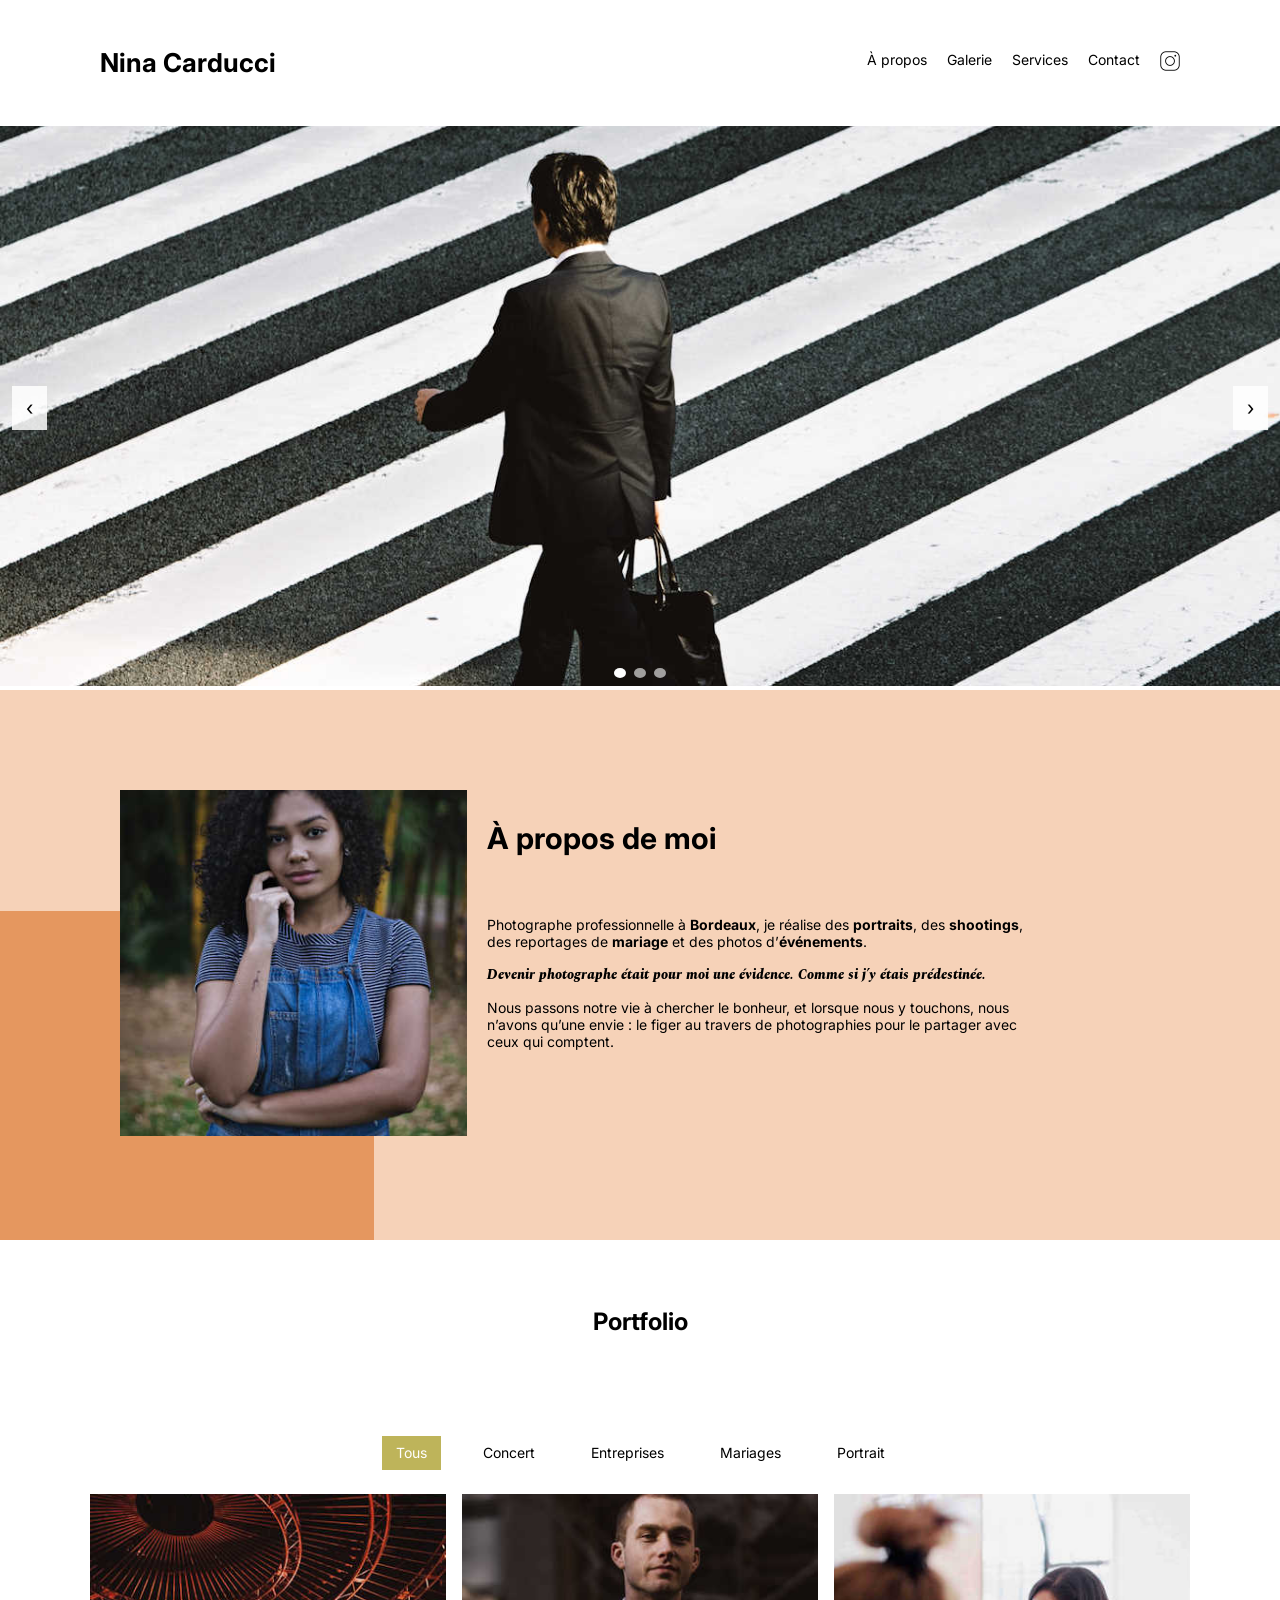
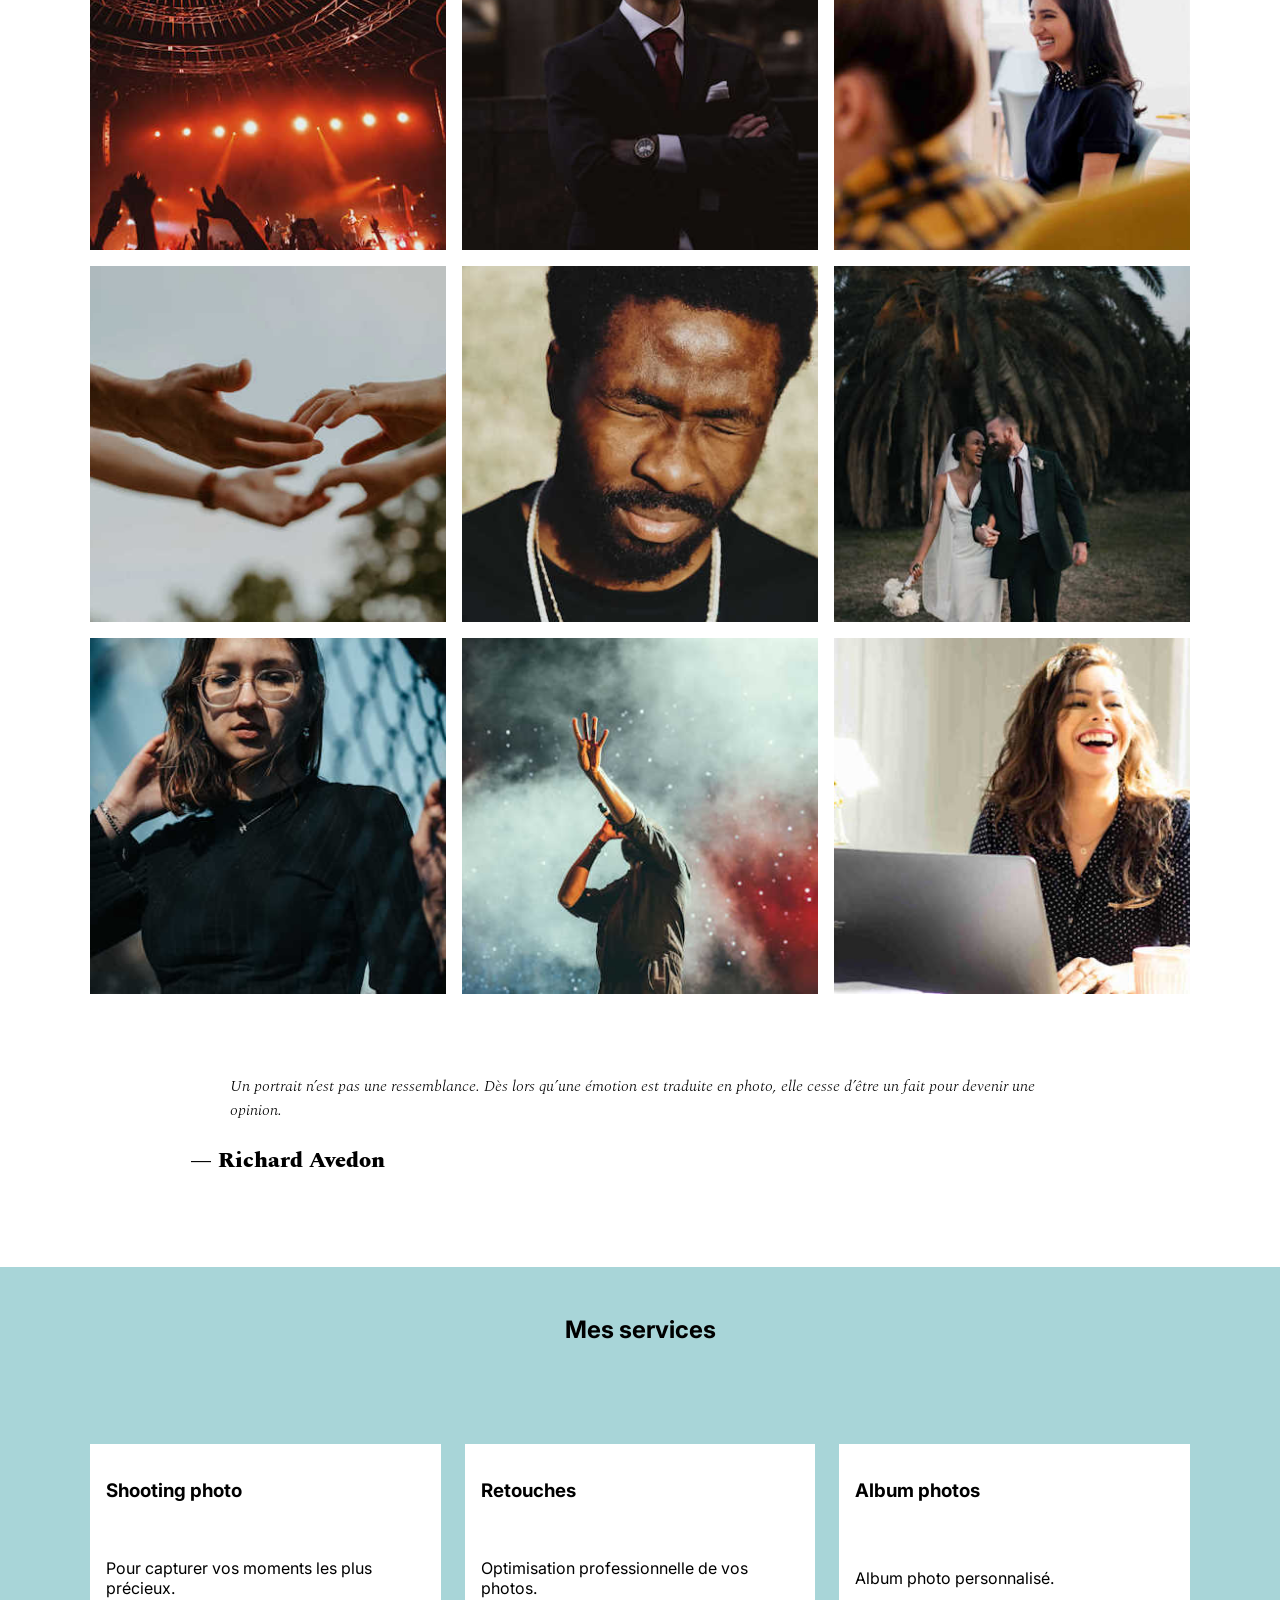
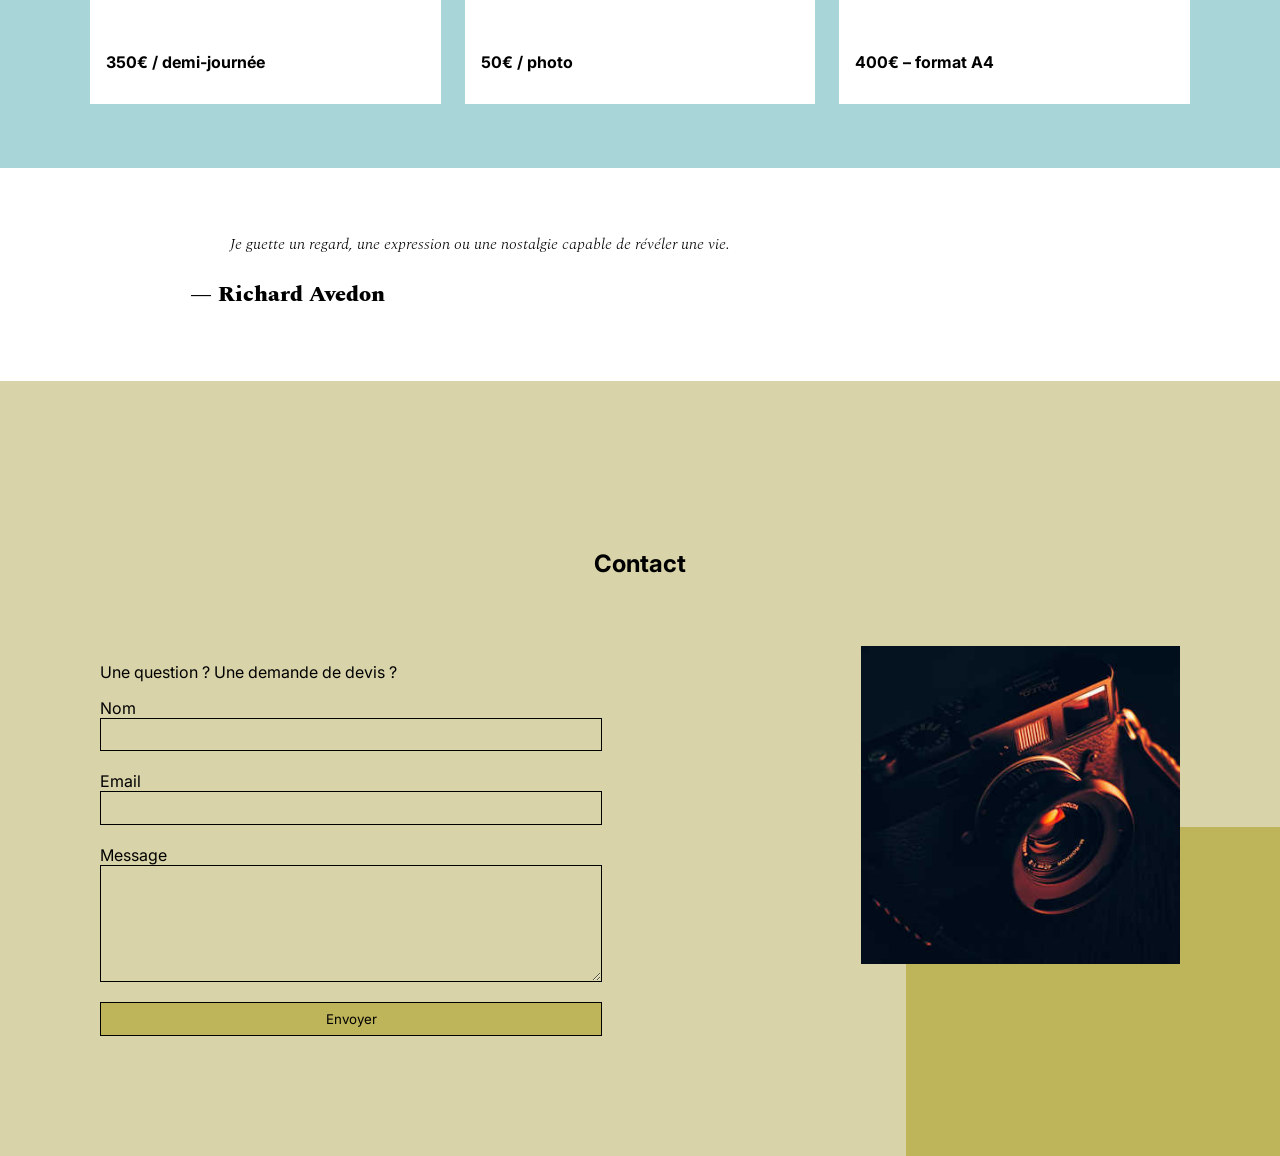
==== commit 403774f7: "Refactor: CSS optimization, SEO enhancements and accessibility improvements - Optimized and simplifi" ====
--- a/Nina-Carducci-Dev-master/index.html
+++ b/Nina-Carducci-Dev-master/index.html
@@ -12,12 +12,92 @@
     <link rel="preconnect" href="https://fonts.googleapis.com" />
     <link rel="preconnect" href="https://fonts.gstatic.com" crossorigin />
     <link
+      rel="preload"
+      as="style"
       href="https://fonts.googleapis.com/css2?family=Inter&family=Spectral:ital,wght@0,400;1,300;1,400;1,800&display=swap"
+    />
+
+    <link
       rel="stylesheet"
-    />
-
-    <link rel="stylesheet" href="./assets/style.css" />
+      media="print"
+      href="https://fonts.googleapis.com/css2?family=Inter&family=Spectral:ital,wght@0,400;1,300;1,400;1,800&display=swap"
+      onload="this.media = 'all'"
+    />
+
+    <noscript>
+      <link
+        rel="stylesheet"
+        href="https://fonts.googleapis.com/css2?family=Inter&family=Spectral:ital,wght@0,400;1,300;1,400;1,800&display=swap"
+      />
+    </noscript>
+    <link rel="preload" href="./assets/style.css" as="style" />
+    <link
+      rel="stylesheet"
+      href="./assets/style.css"
+      media="print"
+      onload="this.media = 'all'"
+    />
+    <noscript><link rel="stylesheet" href="./assets/style.css" /></noscript>
     <script src="./assets/scripts.js" defer></script>
+    <!-- RICH SNIPPET-->
+    <script type="application/ld+json">
+      {
+        "@context": "https://schema.org",
+        "@type": "ProfessionalService",
+        "name": "Nina Carducci",
+        "description": "Photographe professionnelle à Bordeaux spécialisée en portraits, mariages et événements.",
+        "url": "https://sens0787.github.io/Nina-Carducci/",
+        "image": "https://sens0787.github.io/Nina-Carducci/assets/images/nina.jpg",
+        "priceRange": "€€",
+        "address": {
+          "@type": "PostalAddress",
+          "addressLocality": "Bordeaux",
+          "addressRegion": "Nouvelle-Aquitaine",
+          "addressCountry": "FR"
+        },
+        "areaServed": {
+          "@type": "AdministrativeArea",
+          "name": "Bordeaux et environs"
+        },
+        "sameAs": ["https://www.instagram.com/ninacarducci.photo/?hl=fr"]
+      }
+    </script>
+
+    <!-- Open Graph -->
+    <meta property="og:type" content="website" />
+    <meta
+      property="og:title"
+      content="Nina Carducci – Photographe professionnelle"
+    />
+    <meta
+      property="og:description"
+      content="Photographe professionnelle à Bordeaux spécialisée en portraits, mariages et événements. Découvrez son portfolio et ses prestations."
+    />
+    <meta
+      property="og:image"
+      content="https://sens0787.github.io/Nina-Carducci/assets/images/nina.jpg"
+    />
+    <meta
+      property="og:url"
+      content="https://sens0787.github.io/Nina-Carducci/"
+    />
+    <meta property="og:locale" content="fr_FR" />
+    <meta property="og:site_name" content="Nina Carducci" />
+
+    <!-- Twitter Card -->
+    <meta name="twitter:card" content="summary_large_image" />
+    <meta
+      name="twitter:title"
+      content="Nina Carducci – Photographe professionnelle"
+    />
+    <meta
+      name="twitter:description"
+      content="Photographe professionnelle à Bordeaux spécialisée en portraits, mariages et événements."
+    />
+    <meta
+      name="twitter:image"
+      content="https://sens0787.github.io/Nina-Carducci/assets/images/nina.jpg"
+    />
   </head>
 
   <body>
@@ -108,6 +188,13 @@
         <div id="about-me">
           <h2 class="about-me__title">À propos de moi</h2>
 
+          <p>
+            Photographe professionnelle à <strong>Bordeaux</strong>, je réalise
+            des <strong>portraits</strong>, des <strong>shootings</strong>, des
+            reportages de <strong>mariage</strong> et des photos
+            d’<strong>événements</strong>.
+          </p>
+
           <p class="about-me__introduction">
             Devenir photographe était pour moi une évidence. Comme si j’y étais
             prédestinée.
--- a/Nina-Carducci-Dev-master/assets/style.css
+++ b/Nina-Carducci-Dev-master/assets/style.css
@@ -6,6 +6,14 @@
   font-family: "Inter";
   font-style: normal;
   box-sizing: border-box;
+}
+
+:root {
+  --accent: #beb45a;
+  --about: #f6d2b8;
+  --services: #a8d5d8;
+  --contact: #d8d3a8;
+  --shadow-left: #e5975f;
 }
 
 /* Helpers */
@@ -28,23 +36,20 @@
   z-index: 1000;
   display: flex;
   justify-content: space-between;
-  padding-inline: 100px;
-  padding-block: 30px;
   align-items: center;
+  padding: 30px 100px;
 }
 .top-header .name {
   font-size: 26px;
 }
 .nav ul {
   display: flex;
+  gap: 20px;
   list-style-type: none;
   font-size: 14px;
   margin: 0;
   padding: 0;
 }
-.nav li {
-  padding-inline: 10px;
-}
 .nav a {
   text-decoration: none;
   color: #000;
@@ -61,9 +66,10 @@
   width: 100%;
   height: min(70vh, 560px);
   object-fit: cover;
-  display: block;
-}
-.carousel-btn {
+}
+.carousel-btn,
+.lightbox-prev,
+.lightbox-next {
   position: absolute;
   top: 50%;
   transform: translateY(-50%);
@@ -71,6 +77,8 @@
   background: rgba(255, 255, 255, 0.85);
   cursor: pointer;
   padding: 10px 14px;
+}
+.carousel-btn {
   font-size: 20px;
 }
 .carousel-btn.prev {
@@ -79,7 +87,6 @@
 .carousel-btn.next {
   right: 12px;
 }
-
 .carousel-dots {
   position: absolute;
   bottom: 12px;
@@ -103,20 +110,9 @@
 /* About */
 #about {
   display: flex;
-  background-color: #f6d2b8;
-  padding-inline: 100px;
-  padding-block: 100px;
-  position: relative;
-}
-.picture.left::before {
-  content: " ";
-  background-color: #e5975f;
-  width: 374px;
-  height: 329px;
-  position: absolute;
-  bottom: 0;
-  left: 0;
-  z-index: -1;
+  background-color: var(--about);
+  padding: 100px;
+  position: relative;
 }
 .picture {
   flex: 1;
@@ -126,13 +122,28 @@
 .picture img {
   width: 100%;
 }
-
+.picture.left::before,
+.picture.right::before {
+  content: " ";
+  width: 374px;
+  height: 329px;
+  position: absolute;
+  bottom: 0;
+  z-index: -1;
+}
+.picture.left::before {
+  left: 0;
+  background-color: var(--shadow-left);
+}
+.picture.right::before {
+  right: 0;
+  background-color: var(--accent);
+}
 #about-me {
   flex: 2;
 }
 .about-me__title {
-  margin-top: 1em;
-  margin-bottom: 60px;
+  margin: 1em 0 60px;
   font-size: 30px;
 }
 .about-me__introduction {
@@ -151,18 +162,16 @@
   text-align: center;
   padding-block: 2em;
 }
-
-/* ===== TAGS ===== */
 .tags-bar {
   display: flex;
   justify-content: center;
   align-items: center;
+  flex-wrap: wrap;
   gap: 28px;
   margin: 16px 0 24px;
   padding: 0;
   list-style: none;
 }
-
 .tags-bar .nav-link {
   border: none;
   background: transparent;
@@ -173,17 +182,10 @@
   line-height: 1;
   color: #000;
 }
-
 .tags-bar .nav-link.active-tag {
-  background: #beb45a;
+  background: var(--accent);
   color: #fff;
 }
-
-.tags-bar .nav-link:focus-visible {
-  outline: 2px solid #000;
-  outline-offset: 2px;
-}
-/* Grid responsive */
 .gallery-items-row {
   display: grid;
   grid-template-columns: repeat(3, 1fr);
@@ -207,11 +209,11 @@
 
 /* Quote */
 .quote {
-  font-family: "Spectral";
-  font-style: italic;
   width: min(900px, 92vw);
   margin: auto;
   padding-block: 3em;
+  font-family: "Spectral";
+  font-style: italic;
 }
 .quote__text {
   font-family: Spectral;
@@ -226,9 +228,7 @@
 
 /* Services */
 #services {
-  margin: auto;
-  background-color: #a8d5d8;
-  position: relative;
+  background-color: var(--services);
   padding-bottom: 2em;
 }
 .services-grid {
@@ -240,19 +240,17 @@
 .service {
   background-color: white;
   padding: 1em;
+  min-height: 260px;
   display: flex;
   flex-direction: column;
   justify-content: space-between;
-  min-height: 260px;
 }
 
 /* Contact */
 #contact {
-  margin: auto;
-  background-color: #d8d3a8;
-  position: relative;
-  padding-inline: 100px;
-  padding-block: 100px;
+  background-color: var(--contact);
+  position: relative;
+  padding: 100px;
 }
 .contact-grid {
   display: grid;
@@ -260,17 +258,6 @@
   gap: 24px;
   align-items: start;
 }
-.picture.right::before {
-  content: " ";
-  background-color: #beb45a;
-  width: 374px;
-  height: 329px;
-  position: absolute;
-  bottom: 0;
-  right: 0;
-  z-index: -1;
-}
-
 form {
   display: flex;
   flex-direction: column;
@@ -293,7 +280,7 @@
   font-size: 1.05em;
 }
 input[type="submit"] {
-  background-color: #beb45a;
+  background-color: var(--accent);
   padding: 0.5em 1em;
   cursor: pointer;
 }
@@ -312,7 +299,6 @@
 .lightbox.open {
   display: flex;
 }
-
 .lightbox-content {
   position: relative;
   background: #fff;
@@ -326,7 +312,6 @@
 .lightbox-image {
   max-width: 100%;
   max-height: 80vh;
-  display: block;
 }
 .lightbox-close {
   position: absolute;
@@ -337,50 +322,35 @@
   font-size: 28px;
   cursor: pointer;
 }
-.lightbox-prev,
-.lightbox-next {
-  position: absolute;
-  top: 50%;
-  transform: translateY(-50%);
-  border: none;
-  background: rgba(255, 255, 255, 0.9);
-  cursor: pointer;
-  padding: 10px 14px;
-  font-size: 22px;
-}
 .lightbox-prev {
   left: 10px;
+  font-size: 22px;
 }
 .lightbox-next {
   right: 10px;
+  font-size: 22px;
 }
 
 /* Responsive */
 @media all and (max-width: 1180px) {
   #about,
   #contact {
-    padding-inline: 2em;
-    padding-block: 2em;
-  }
-  #about {
-    align-items: center;
+    padding: 2em;
   }
   .about-me__introduction,
   #about-me p {
     width: 100%;
   }
 }
-
 @media all and (max-width: 1000px) {
   #about {
     flex-direction: column;
+    align-items: center;
   }
   .picture {
     width: 60%;
   }
-  .services-grid {
-    grid-template-columns: 1fr;
-  }
+  .services-grid,
   .contact-grid {
     grid-template-columns: 1fr;
   }
@@ -391,20 +361,14 @@
     grid-template-columns: repeat(2, 1fr);
   }
 }
-
 @media all and (max-width: 650px) {
   .top-header {
     flex-direction: column;
     padding-inline: 0;
   }
-  .top-header .nav,
-  .top-header .nav ul {
+  .nav ul {
     width: 100%;
-  }
-  .top-header .nav li {
-    flex: 1;
-    padding-block: 1em;
-    text-align: center;
+    justify-content: space-around;
   }
   .gallery-items-row {
     grid-template-columns: 1fr;
--- a/Nina-Carducci-Dev-master/assets/style.css
+++ b/Nina-Carducci-Dev-master/assets/style.css
@@ -6,6 +6,14 @@
   font-family: "Inter";
   font-style: normal;
   box-sizing: border-box;
+}
+
+:root {
+  --accent: #beb45a;
+  --about: #f6d2b8;
+  --services: #a8d5d8;
+  --contact: #d8d3a8;
+  --shadow-left: #e5975f;
 }
 
 /* Helpers */
@@ -28,23 +36,20 @@
   z-index: 1000;
   display: flex;
   justify-content: space-between;
-  padding-inline: 100px;
-  padding-block: 30px;
   align-items: center;
+  padding: 30px 100px;
 }
 .top-header .name {
   font-size: 26px;
 }
 .nav ul {
   display: flex;
+  gap: 20px;
   list-style-type: none;
   font-size: 14px;
   margin: 0;
   padding: 0;
 }
-.nav li {
-  padding-inline: 10px;
-}
 .nav a {
   text-decoration: none;
   color: #000;
@@ -61,9 +66,10 @@
   width: 100%;
   height: min(70vh, 560px);
   object-fit: cover;
-  display: block;
-}
-.carousel-btn {
+}
+.carousel-btn,
+.lightbox-prev,
+.lightbox-next {
   position: absolute;
   top: 50%;
   transform: translateY(-50%);
@@ -71,6 +77,8 @@
   background: rgba(255, 255, 255, 0.85);
   cursor: pointer;
   padding: 10px 14px;
+}
+.carousel-btn {
   font-size: 20px;
 }
 .carousel-btn.prev {
@@ -79,7 +87,6 @@
 .carousel-btn.next {
   right: 12px;
 }
-
 .carousel-dots {
   position: absolute;
   bottom: 12px;
@@ -103,20 +110,9 @@
 /* About */
 #about {
   display: flex;
-  background-color: #f6d2b8;
-  padding-inline: 100px;
-  padding-block: 100px;
-  position: relative;
-}
-.picture.left::before {
-  content: " ";
-  background-color: #e5975f;
-  width: 374px;
-  height: 329px;
-  position: absolute;
-  bottom: 0;
-  left: 0;
-  z-index: -1;
+  background-color: var(--about);
+  padding: 100px;
+  position: relative;
 }
 .picture {
   flex: 1;
@@ -126,13 +122,28 @@
 .picture img {
   width: 100%;
 }
-
+.picture.left::before,
+.picture.right::before {
+  content: " ";
+  width: 374px;
+  height: 329px;
+  position: absolute;
+  bottom: 0;
+  z-index: -1;
+}
+.picture.left::before {
+  left: 0;
+  background-color: var(--shadow-left);
+}
+.picture.right::before {
+  right: 0;
+  background-color: var(--accent);
+}
 #about-me {
   flex: 2;
 }
 .about-me__title {
-  margin-top: 1em;
-  margin-bottom: 60px;
+  margin: 1em 0 60px;
   font-size: 30px;
 }
 .about-me__introduction {
@@ -151,18 +162,16 @@
   text-align: center;
   padding-block: 2em;
 }
-
-/* ===== TAGS ===== */
 .tags-bar {
   display: flex;
   justify-content: center;
   align-items: center;
+  flex-wrap: wrap;
   gap: 28px;
   margin: 16px 0 24px;
   padding: 0;
   list-style: none;
 }
-
 .tags-bar .nav-link {
   border: none;
   background: transparent;
@@ -173,17 +182,10 @@
   line-height: 1;
   color: #000;
 }
-
 .tags-bar .nav-link.active-tag {
-  background: #beb45a;
+  background: var(--accent);
   color: #fff;
 }
-
-.tags-bar .nav-link:focus-visible {
-  outline: 2px solid #000;
-  outline-offset: 2px;
-}
-/* Grid responsive */
 .gallery-items-row {
   display: grid;
   grid-template-columns: repeat(3, 1fr);
@@ -207,11 +209,11 @@
 
 /* Quote */
 .quote {
-  font-family: "Spectral";
-  font-style: italic;
   width: min(900px, 92vw);
   margin: auto;
   padding-block: 3em;
+  font-family: "Spectral";
+  font-style: italic;
 }
 .quote__text {
   font-family: Spectral;
@@ -226,9 +228,7 @@
 
 /* Services */
 #services {
-  margin: auto;
-  background-color: #a8d5d8;
-  position: relative;
+  background-color: var(--services);
   padding-bottom: 2em;
 }
 .services-grid {
@@ -240,19 +240,17 @@
 .service {
   background-color: white;
   padding: 1em;
+  min-height: 260px;
   display: flex;
   flex-direction: column;
   justify-content: space-between;
-  min-height: 260px;
 }
 
 /* Contact */
 #contact {
-  margin: auto;
-  background-color: #d8d3a8;
-  position: relative;
-  padding-inline: 100px;
-  padding-block: 100px;
+  background-color: var(--contact);
+  position: relative;
+  padding: 100px;
 }
 .contact-grid {
   display: grid;
@@ -260,17 +258,6 @@
   gap: 24px;
   align-items: start;
 }
-.picture.right::before {
-  content: " ";
-  background-color: #beb45a;
-  width: 374px;
-  height: 329px;
-  position: absolute;
-  bottom: 0;
-  right: 0;
-  z-index: -1;
-}
-
 form {
   display: flex;
   flex-direction: column;
@@ -293,7 +280,7 @@
   font-size: 1.05em;
 }
 input[type="submit"] {
-  background-color: #beb45a;
+  background-color: var(--accent);
   padding: 0.5em 1em;
   cursor: pointer;
 }
@@ -312,7 +299,6 @@
 .lightbox.open {
   display: flex;
 }
-
 .lightbox-content {
   position: relative;
   background: #fff;
@@ -326,7 +312,6 @@
 .lightbox-image {
   max-width: 100%;
   max-height: 80vh;
-  display: block;
 }
 .lightbox-close {
   position: absolute;
@@ -337,50 +322,35 @@
   font-size: 28px;
   cursor: pointer;
 }
-.lightbox-prev,
-.lightbox-next {
-  position: absolute;
-  top: 50%;
-  transform: translateY(-50%);
-  border: none;
-  background: rgba(255, 255, 255, 0.9);
-  cursor: pointer;
-  padding: 10px 14px;
-  font-size: 22px;
-}
 .lightbox-prev {
   left: 10px;
+  font-size: 22px;
 }
 .lightbox-next {
   right: 10px;
+  font-size: 22px;
 }
 
 /* Responsive */
 @media all and (max-width: 1180px) {
   #about,
   #contact {
-    padding-inline: 2em;
-    padding-block: 2em;
-  }
-  #about {
-    align-items: center;
+    padding: 2em;
   }
   .about-me__introduction,
   #about-me p {
     width: 100%;
   }
 }
-
 @media all and (max-width: 1000px) {
   #about {
     flex-direction: column;
+    align-items: center;
   }
   .picture {
     width: 60%;
   }
-  .services-grid {
-    grid-template-columns: 1fr;
-  }
+  .services-grid,
   .contact-grid {
     grid-template-columns: 1fr;
   }
@@ -391,20 +361,14 @@
     grid-template-columns: repeat(2, 1fr);
   }
 }
-
 @media all and (max-width: 650px) {
   .top-header {
     flex-direction: column;
     padding-inline: 0;
   }
-  .top-header .nav,
-  .top-header .nav ul {
+  .nav ul {
     width: 100%;
-  }
-  .top-header .nav li {
-    flex: 1;
-    padding-block: 1em;
-    text-align: center;
+    justify-content: space-around;
   }
   .gallery-items-row {
     grid-template-columns: 1fr;
--- a/Nina-Carducci-Dev-master/assets/style.css
+++ b/Nina-Carducci-Dev-master/assets/style.css
@@ -6,6 +6,14 @@
   font-family: "Inter";
   font-style: normal;
   box-sizing: border-box;
+}
+
+:root {
+  --accent: #beb45a;
+  --about: #f6d2b8;
+  --services: #a8d5d8;
+  --contact: #d8d3a8;
+  --shadow-left: #e5975f;
 }
 
 /* Helpers */
@@ -28,23 +36,20 @@
   z-index: 1000;
   display: flex;
   justify-content: space-between;
-  padding-inline: 100px;
-  padding-block: 30px;
   align-items: center;
+  padding: 30px 100px;
 }
 .top-header .name {
   font-size: 26px;
 }
 .nav ul {
   display: flex;
+  gap: 20px;
   list-style-type: none;
   font-size: 14px;
   margin: 0;
   padding: 0;
 }
-.nav li {
-  padding-inline: 10px;
-}
 .nav a {
   text-decoration: none;
   color: #000;
@@ -61,9 +66,10 @@
   width: 100%;
   height: min(70vh, 560px);
   object-fit: cover;
-  display: block;
-}
-.carousel-btn {
+}
+.carousel-btn,
+.lightbox-prev,
+.lightbox-next {
   position: absolute;
   top: 50%;
   transform: translateY(-50%);
@@ -71,6 +77,8 @@
   background: rgba(255, 255, 255, 0.85);
   cursor: pointer;
   padding: 10px 14px;
+}
+.carousel-btn {
   font-size: 20px;
 }
 .carousel-btn.prev {
@@ -79,7 +87,6 @@
 .carousel-btn.next {
   right: 12px;
 }
-
 .carousel-dots {
   position: absolute;
   bottom: 12px;
@@ -103,20 +110,9 @@
 /* About */
 #about {
   display: flex;
-  background-color: #f6d2b8;
-  padding-inline: 100px;
-  padding-block: 100px;
-  position: relative;
-}
-.picture.left::before {
-  content: " ";
-  background-color: #e5975f;
-  width: 374px;
-  height: 329px;
-  position: absolute;
-  bottom: 0;
-  left: 0;
-  z-index: -1;
+  background-color: var(--about);
+  padding: 100px;
+  position: relative;
 }
 .picture {
   flex: 1;
@@ -126,13 +122,28 @@
 .picture img {
   width: 100%;
 }
-
+.picture.left::before,
+.picture.right::before {
+  content: " ";
+  width: 374px;
+  height: 329px;
+  position: absolute;
+  bottom: 0;
+  z-index: -1;
+}
+.picture.left::before {
+  left: 0;
+  background-color: var(--shadow-left);
+}
+.picture.right::before {
+  right: 0;
+  background-color: var(--accent);
+}
 #about-me {
   flex: 2;
 }
 .about-me__title {
-  margin-top: 1em;
-  margin-bottom: 60px;
+  margin: 1em 0 60px;
   font-size: 30px;
 }
 .about-me__introduction {
@@ -151,18 +162,16 @@
   text-align: center;
   padding-block: 2em;
 }
-
-/* ===== TAGS ===== */
 .tags-bar {
   display: flex;
   justify-content: center;
   align-items: center;
+  flex-wrap: wrap;
   gap: 28px;
   margin: 16px 0 24px;
   padding: 0;
   list-style: none;
 }
-
 .tags-bar .nav-link {
   border: none;
   background: transparent;
@@ -173,17 +182,10 @@
   line-height: 1;
   color: #000;
 }
-
 .tags-bar .nav-link.active-tag {
-  background: #beb45a;
+  background: var(--accent);
   color: #fff;
 }
-
-.tags-bar .nav-link:focus-visible {
-  outline: 2px solid #000;
-  outline-offset: 2px;
-}
-/* Grid responsive */
 .gallery-items-row {
   display: grid;
   grid-template-columns: repeat(3, 1fr);
@@ -207,11 +209,11 @@
 
 /* Quote */
 .quote {
-  font-family: "Spectral";
-  font-style: italic;
   width: min(900px, 92vw);
   margin: auto;
   padding-block: 3em;
+  font-family: "Spectral";
+  font-style: italic;
 }
 .quote__text {
   font-family: Spectral;
@@ -226,9 +228,7 @@
 
 /* Services */
 #services {
-  margin: auto;
-  background-color: #a8d5d8;
-  position: relative;
+  background-color: var(--services);
   padding-bottom: 2em;
 }
 .services-grid {
@@ -240,19 +240,17 @@
 .service {
   background-color: white;
   padding: 1em;
+  min-height: 260px;
   display: flex;
   flex-direction: column;
   justify-content: space-between;
-  min-height: 260px;
 }
 
 /* Contact */
 #contact {
-  margin: auto;
-  background-color: #d8d3a8;
-  position: relative;
-  padding-inline: 100px;
-  padding-block: 100px;
+  background-color: var(--contact);
+  position: relative;
+  padding: 100px;
 }
 .contact-grid {
   display: grid;
@@ -260,17 +258,6 @@
   gap: 24px;
   align-items: start;
 }
-.picture.right::before {
-  content: " ";
-  background-color: #beb45a;
-  width: 374px;
-  height: 329px;
-  position: absolute;
-  bottom: 0;
-  right: 0;
-  z-index: -1;
-}
-
 form {
   display: flex;
   flex-direction: column;
@@ -293,7 +280,7 @@
   font-size: 1.05em;
 }
 input[type="submit"] {
-  background-color: #beb45a;
+  background-color: var(--accent);
   padding: 0.5em 1em;
   cursor: pointer;
 }
@@ -312,7 +299,6 @@
 .lightbox.open {
   display: flex;
 }
-
 .lightbox-content {
   position: relative;
   background: #fff;
@@ -326,7 +312,6 @@
 .lightbox-image {
   max-width: 100%;
   max-height: 80vh;
-  display: block;
 }
 .lightbox-close {
   position: absolute;
@@ -337,50 +322,35 @@
   font-size: 28px;
   cursor: pointer;
 }
-.lightbox-prev,
-.lightbox-next {
-  position: absolute;
-  top: 50%;
-  transform: translateY(-50%);
-  border: none;
-  background: rgba(255, 255, 255, 0.9);
-  cursor: pointer;
-  padding: 10px 14px;
-  font-size: 22px;
-}
 .lightbox-prev {
   left: 10px;
+  font-size: 22px;
 }
 .lightbox-next {
   right: 10px;
+  font-size: 22px;
 }
 
 /* Responsive */
 @media all and (max-width: 1180px) {
   #about,
   #contact {
-    padding-inline: 2em;
-    padding-block: 2em;
-  }
-  #about {
-    align-items: center;
+    padding: 2em;
   }
   .about-me__introduction,
   #about-me p {
     width: 100%;
   }
 }
-
 @media all and (max-width: 1000px) {
   #about {
     flex-direction: column;
+    align-items: center;
   }
   .picture {
     width: 60%;
   }
-  .services-grid {
-    grid-template-columns: 1fr;
-  }
+  .services-grid,
   .contact-grid {
     grid-template-columns: 1fr;
   }
@@ -391,20 +361,14 @@
     grid-template-columns: repeat(2, 1fr);
   }
 }
-
 @media all and (max-width: 650px) {
   .top-header {
     flex-direction: column;
     padding-inline: 0;
   }
-  .top-header .nav,
-  .top-header .nav ul {
+  .nav ul {
     width: 100%;
-  }
-  .top-header .nav li {
-    flex: 1;
-    padding-block: 1em;
-    text-align: center;
+    justify-content: space-around;
   }
   .gallery-items-row {
     grid-template-columns: 1fr;
